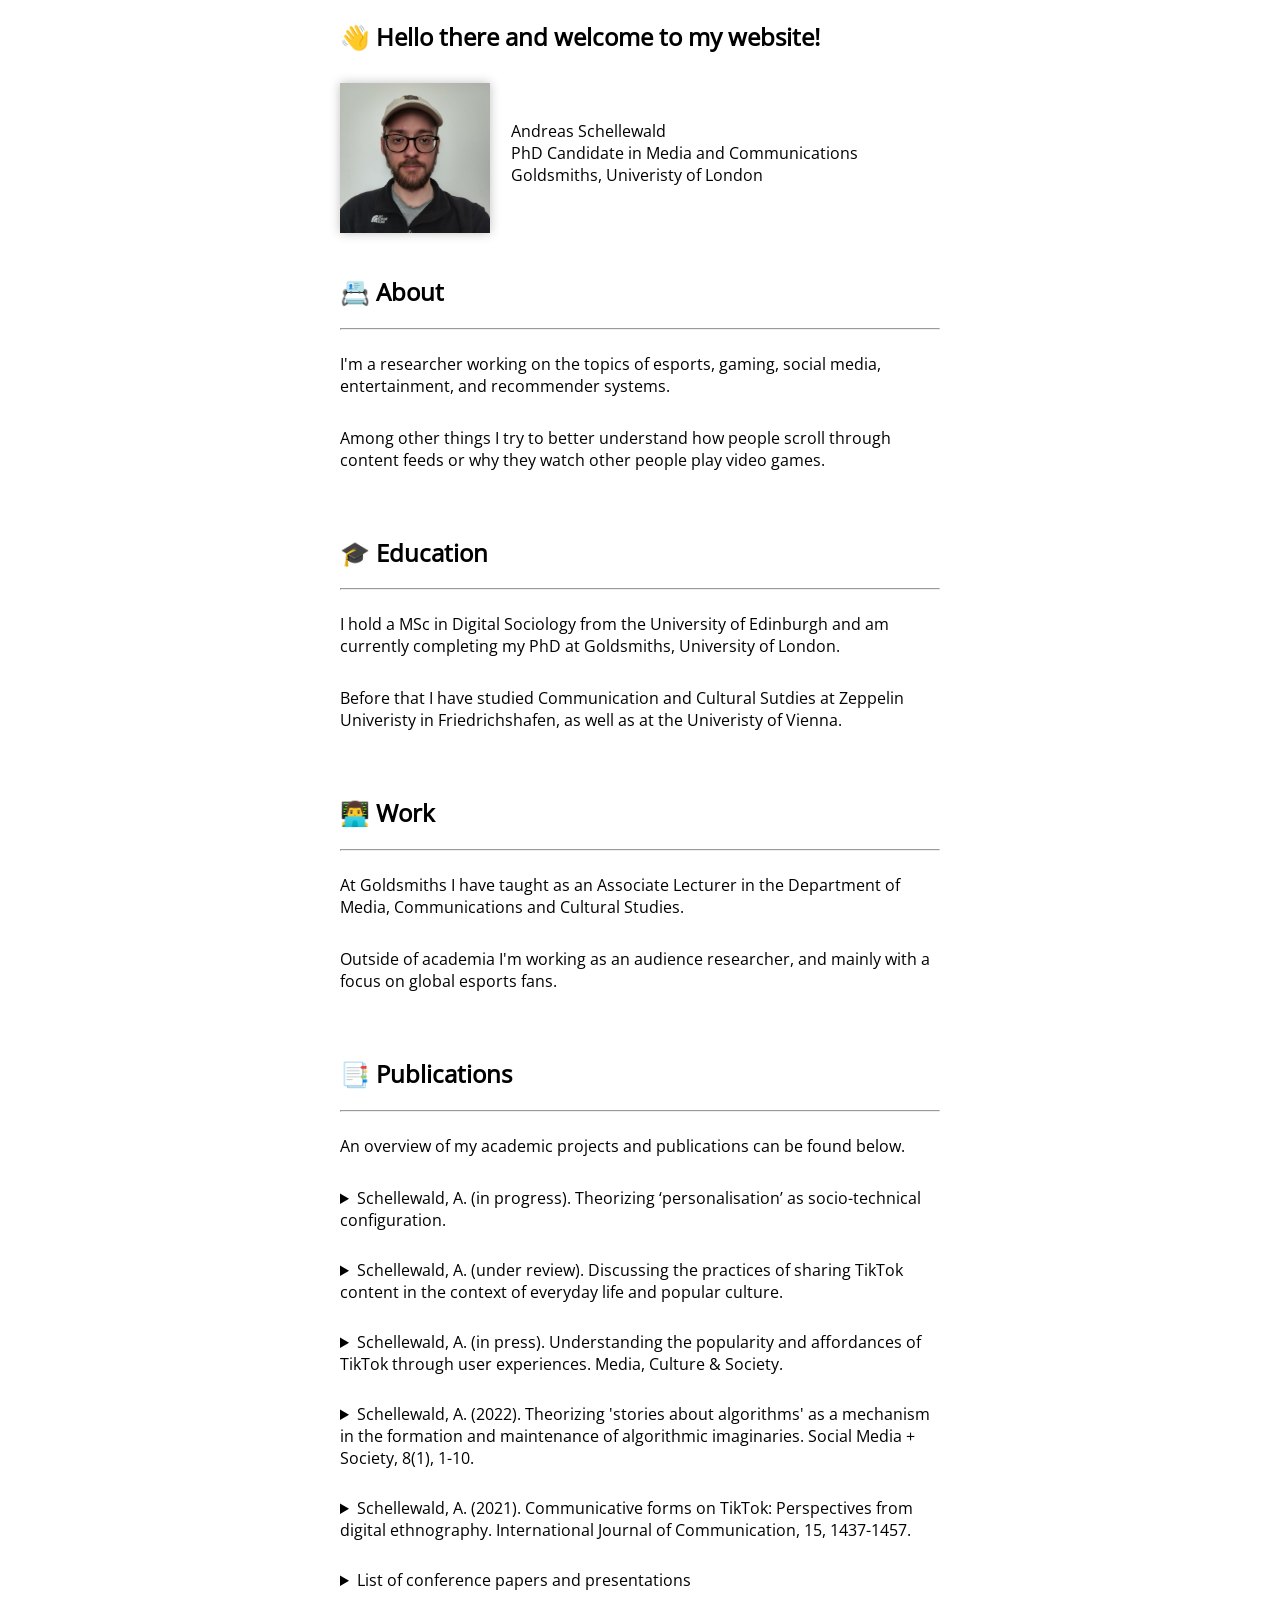
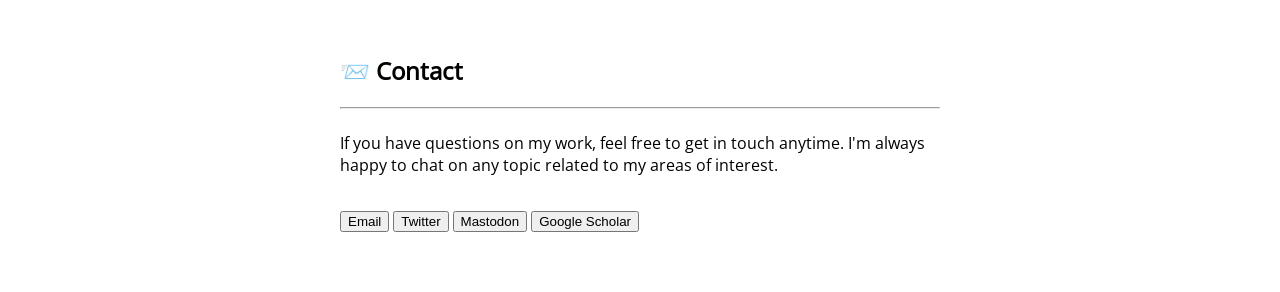
==== index.html @ 9a0b96ae "Add files via upload" ====
<!DOCTYPE html>
<html>
	<head>
		<title>About - Andreas Schelleald</title>
		<link rel="stylesheet" href="main.css">
	</head>
	<body>
		<div>
			<h2>&#x1F44B; Hello there and welcome to my website!</h2>
				<div class="container">
					<div><img src="images/portrait.jpg" alt="" width="150" height="150" style="float: left; margin-right: 20px; margin-top: 10px; box-shadow: 0px 0px 10px rgba(0, 0, 0, 0.25);"></div>
					<div><p>Andreas Schellewald<br>PhD Candidate in Media and Communications<br>Goldsmiths, Univeristy of London</p></div>
				</div>
		</div>
		<div>
			<br><h2>&#x1F4C7; About</h2><hr>
			<p>I'm a researcher working on the topics of esports, gaming, social media, entertainment, and recommender systems.</p>
			<p>Among other things I try to better understand how people scroll through content feeds or why they watch other people play video games.</p>
		</div>
		<div>
			<br><h2>&#x1F393; Education</h2><hr>
			<p>I hold a MSc in Digital Sociology from the University of Edinburgh and am currently completing my PhD at Goldsmiths, University of London.</p>
			<p>Before that I have studied Communication and Cultural Sutdies at Zeppelin Univeristy in Friedrichshafen, as well as at the Univeristy of Vienna.</p>
		</div>
		<div>
			<br><h2>&#x1F468;&#x200D;&#x1F4BB; Work</h2><hr>
			<p>At Goldsmiths I have  taught as an Associate Lecturer in the Department of Media, Communications and Cultural Studies.</p>
			<p>Outside of academia I'm working as an audience researcher, and mainly with a focus on global esports fans.</p>
		</div>
		<div>
			<br><h2>&#x1F4D1; Publications</h2><hr>
			<p>An overview of my academic projects and publications can be found below.</p>
			<details>
				<summary>Schellewald, A. (in progress). Theorizing ‘personalisation’ as socio-technical configuration.</summary>
				<p class="abstract">Abstract: In both popular and technical discourses recommender systems are usually seen as the dominant driver of what is described as ‘personalisation’ – that can be, for example, a content feed that is specifically tailored to a given user based on their past consumption preferences. Recent research has increasingly foregrounded the active role that users play within such environments of personalisation, focussing for instance on the ways in which self-identities are negotiated or algorithmic biases responded to. This paper contributes to these debates by developing the idea of ‘reading for personalisation’. It argues that users, through the way in which they navigate and ‘read’ algorithmic environments, performatively enact personalisation as an outcome they experience as an environmental property. This performance consists of a habitualised navigation towards content resonating with ideas of one’s self. As such I position the ‘reader’ as a dominant driving force shaping the socio-technical configuration that we understand as ‘personalisation’.</p>
			</details>
			<details>
				<summary>Schellewald, A. (under review). Discussing the practices of sharing TikTok content in the context of everyday life and popular culture.</summary>
				<p class="abstract">Abstract: A crucial element of TikTok consumption is the practice of sharing TikTok videos within social networks. In this paper I draw on fieldwork with young adult TikTok users to address this facet of TikTok consumption. I show how people ‘mined’ the For You Page for videos that could function as cues to facilitate social relationships both at a distance as well as in settings of physical co-presence. I highlight the ways in which TikTok clips are shared in a phatic manner to activate social relationships, for example through communicating messages of ‘thinking about you’ or relating to others as mutual through the referencing of TikTok memes and clips in everyday conversations. In so doing, I advance an argument to understand TikTok as a social medium on this dimension of practice. Furthermore, I underscore the importance of thinking about recommender systems beyond the notion of personalisation and instead focusing on their social embeddedness more.</p>
			</details>
			<details>
				<summary>Schellewald, A. (in press). Understanding the popularity and affordances of TikTok through user experiences. Media, Culture &amp; Society.</summary>
				<p class="abstract">Abstract: In this paper I discuss the affordances and popularity of the short-video app TikTok from an audience studies point of view. I do so by drawing on findings from ethnographic fieldwork with young adult TikTok users based in the United Kingdom that was conducted in 2020 and 2021. I trace how using the app, specifically scrolling through the TikTok For You Page, the app’s algorithmic content feed, became a fixed part of the everyday routines of young adults. I show how TikTok appealed to them as a convenient means of escape and relief that they were unable to find elsewhere during and beyond times of lockdown. Further, I highlight the complex nature of TikTok as an app and the active role that users play in imagining and appropriating the app’s affordances as meaningful parts of their everyday social life. Closing the paper, I reflect on future directions of TikTok scholarship by stressing the importance of situated audience studies.</p>
			</details>
			<details>
				<summary>Schellewald, A. (2022). Theorizing 'stories about algorithms' as a mechanism in the formation and maintenance of algorithmic imaginaries. Social Media + Society, 8(1), 1-10.</summary>
				<p class="abstract">Abstract: In this article I report from an ethnographic investigation into young adult users of the popular short-video app TikTok. More specifically, I discuss their experience of TikTok’s algorithmic content feed, or so-called “For You Page.” Like many other personalized online environments today, the For You Page is marked by the tension of being a mechanism of digital surveillance and affective control, yet also a source of entertainment and pleasure. Focusing on people’s sense-making practices, especially in relation to stories about the TikTok algorithm, the article approaches the discursive repertoire that underpins people’s negotiation of this tension. Doing so, I theorize the role and relevance of “stories about algorithms” within the context of algorithmic imaginaries as activating users in sense-making processes about their algorithmic entanglements.<br><br>The full paper is available open access <a href="https://journals.sagepub.com/doi/full/10.1177/20563051221077025" target="_blank">here</a>.</P>
			</details>
			<details>
				<summary>Schellewald, A. (2021). Communicative forms on TikTok: Perspectives from digital ethnography. International Journal of Communication, 15, 1437-1457.</summary>
				<p class="abstract">Abstract: TikTok is an app that allows people to create, share, and consume short-video content. Although only available internationally since 2017, it has already been downloaded more than 2 billion times and has around 800 million active users. Public interest in the fleeting and seemingly random video clips that TikTok hosts is high. In fact, it has grown steadily since the time of the Twitter-owned short-video app Vine that ended its service in 2016 with only a quarter of TikTok’s current userbase. However, despite this steady growth in popularity, observations and theorizations of short-video apps like TikTok remain lacking. In this article, I seek to address this lack by critically discussing how to study short-video communications from the bottom up and by presenting the results of an exploratory investigation into TikTok and its communicative forms. Doing so, this article contributes to opening a space for serious engagement with this burgeoning yet understudied element of digital culture in the future.<br><br>The full paper is available open access <a href="https://ijoc.org/index.php/ijoc/article/view/16414" target="_blank">here</a>.</P>
			</details>
			<details>
				<summary>List of conference papers and presentations</summary>
					<div style="font-size: 0.90rem;">
						<p><em>March 2022</em> Locating the practice of scrolling through TikTok within the breakdown of 'normal' everyday life during the pandemic. Paper presented at the 'Media Breakdown and Recovery' International Symposium, Lund University, Sweden.</p>
						<p><em>January 2022</em> Understanding the practice of ‘mindless’ scrolling on TikTok in the context of pandemic life and social acceleration. Paper presented at the 'Making Sense of the High-Speed Society' Symposium, United Kingdom.</p>
						<p><em>October 2021</em> On getting carried away by the TikTok algorithm. Paper presented at AoIR 2021: The 22nd Annual Conference of the Association of Internet Researchers, Online Conference.</p>
						<p><em>September 2021 </em>Locating the popular pleasures of TikTok historically. Paper presented at ECREA Post conference event 'Old media persistence', European Communication Research and Education Association, Online Conference.</p>
						<p><em>July 2021 </em>Scrolling through TikTok: Notes on the pleasures of ‘passive’ consumption. Paper presented at ‘Agency in a Datafied Society’, ZeMKI, University of Bremen, Bremen, Germany.</p>
						<p><em>July 2021 </em>On TikTok and the popular pleasures of digital culture. Paper presented at IAMCR Nairobi 2021, International Association for Media and Communication Research, Online.</p>
						<p><em>May 2021 </em>(together with Mirca Madianou) Mapping Polymedia: Ethnographic strategies for navigating ever complex media environments and practices. Panel presentation at 71st Annual ICA Conference, International Communication Association, Online.</p>
						<p><em>May 2021 </em>Escaping and embracing ‘social grids’ through TikTok. Paper presented at 4th GeoMedia Conference, University of Siegen, Germany.</p>
						<p><em>April 2021 </em>On TikTok and the possibility of living a 'digital good life' in the future. Paper presented at BSA 70th Anniversary Virtual Conference: Remaking the Future, British Sociological Association, Online.</p>
						<p><em>March 2021</em> Wasting Time? On the temporal rhythms of TikTok. Paper presented at ‘The Material Life of Time’, 2nd International Temporal Belongings Conference, Online.</p>
						<p><em>July 2020</em> Post-Human Processuality: Theoretical reflections on writing digital culture. Paper presented at 13th ACS Crossroads in Cultural Studies Conference, Lisbon, Portugal. (Accepted for presentation, conference canceled/postponed).</p>
						<p><em>June 2020</em> Wasting Time - Reflections on contradiction, processuality, and post-sociality. Paper presented at 5th Affect and Social Media Conference, University of East London, England/UK. (Accepted for presentation, conference canceled/postponed).</p>
						<p><em>March 2020</em> Moving on like nothing happened: A historical comment on short-form contents in-between Vine and TikTok. Paper presented at Media and Breakdown, Lund University, Sweden. (Accepted for presentation, conference canceled/postponed).</p>
						<p><em>January 2020</em> Wasting Time - Reflections on digital technology's affective grip. Paper presented at Rethinking Digital Myths, Università della Svizzera italiana, Lugano, Switzerland.</p>
						<p><em>September 2019</em> How to approach the coupling of objective appearances and subjective purposes? Paper presented at DRHA: Digital Research in the Humanities and Arts 2019, London, England/UK.</p>
						<p><em>August 2019</em> Affect-Mood-Meaning: Theoretical reflections on the constitution and analysis of culture in the 21st century. Paper presented at Annual Meeting of the European Sociological Association 2019, Manchester, England/UK.</p>
						<p><em>July 2019</em> What does the algorithm miss? The current state of user-generated content platforms, participatory culture, and algorithmic recommendations. Paper presented at IAMCR 2019: Communication and Culture / Digital Platforms, Madrid, Spain.</p>
						<p><em>June 2019</em> The poetics of platforms: on audio-visual and algorithmic containment. Paper presented at Tacit Engagement in the Digital Age, CRASSH, University of Cambridge, England/UK.</p>
						<p><em>May 2019</em> The poetics of platforms: on audio-visual containers and topophilia in platform cultures. Paper presented at 3rd GeoMedia Conference, Karlstad University, Sweden.</p>
						<p><em>April 2019</em> Reconstructing Digital Culture: Methods to understand interactions between online communities, media organizations, and algorithmic recommender systems. Paper presented at 7th International Comparative Media Studies in Today’s World Conference, St. Petersburg, Russia.</p>
						<p><em>December 2018</em> The Fans Remember: Exploring practices of remembering in platform cultures along the case of Game of Thrones fan videos on YouTube. Paper presented at 1st International Popular Culture Conference, University of Seville, Spain.</p>
						<p><em>November 2018</em> Negotiating entertainment commodities invested in: an observation on the discursive functioning of movie trailers and community trailer re-cuts. Paper presented at 24th International Film Studies Conference, Roma Tre University, Italy.</p>
						<p><em>November 2018</em> Going down the algorithmic rabbit hole: approaching affective engagement in montage videos on social media platforms. Paper presented at 4th Affect and Social Media Conference, University of East London, England/UK.</p>
					</div>
			</details>
		</div>
		<div>
			<br><h2>&#x1F4E8; Contact</h2><hr>
			<p>If you have questions on my work, feel free to get in touch anytime. I'm always happy to chat on any topic related to my areas of interest.</p>
			<div class="button-container">
				<button onclick="window.location.href='mailto:aschellewald@acm.org'">Email</button>
				<button onclick="window.open('https://twitter.com/qonto', '_blank')">Twitter</button>
				<button onclick="window.open('https://mastodon.social/@qonto', '_blank')">Mastodon</button>
				<button onclick="window.open('https://scholar.google.com/citations?user=lTaerP4AAAAJ', '_blank')">Google Scholar</button>
			</div>
		</div>
	</body>
</html>
---- main.css ----
body {
  font-family: 'Open Sans', sans-serif;
  max-width: 600px;
  margin: 0 auto;
}

@font-face {
  font-family: 'Open Sans';
  src: url('fonts/OpenSans-Regular.ttf') format('truetype');
  font-weight: normal;
  font-style: normal;
}

p {
  padding-top: 7px;
  padding-bottom: 7px;
}

details {
  padding-top: 7px;
  padding-bottom: 21px;
}

.abstract {
  font-size: 0.90rem;
}

.button-container {
    text-align: left;
	padding-top: 10px;
	padding-bottom: 60px;
  }
  
.container {
	display: grid;
	align-items: center; 
	grid-template-columns: 1fr 3fr;
	column-gap: 1px;
}
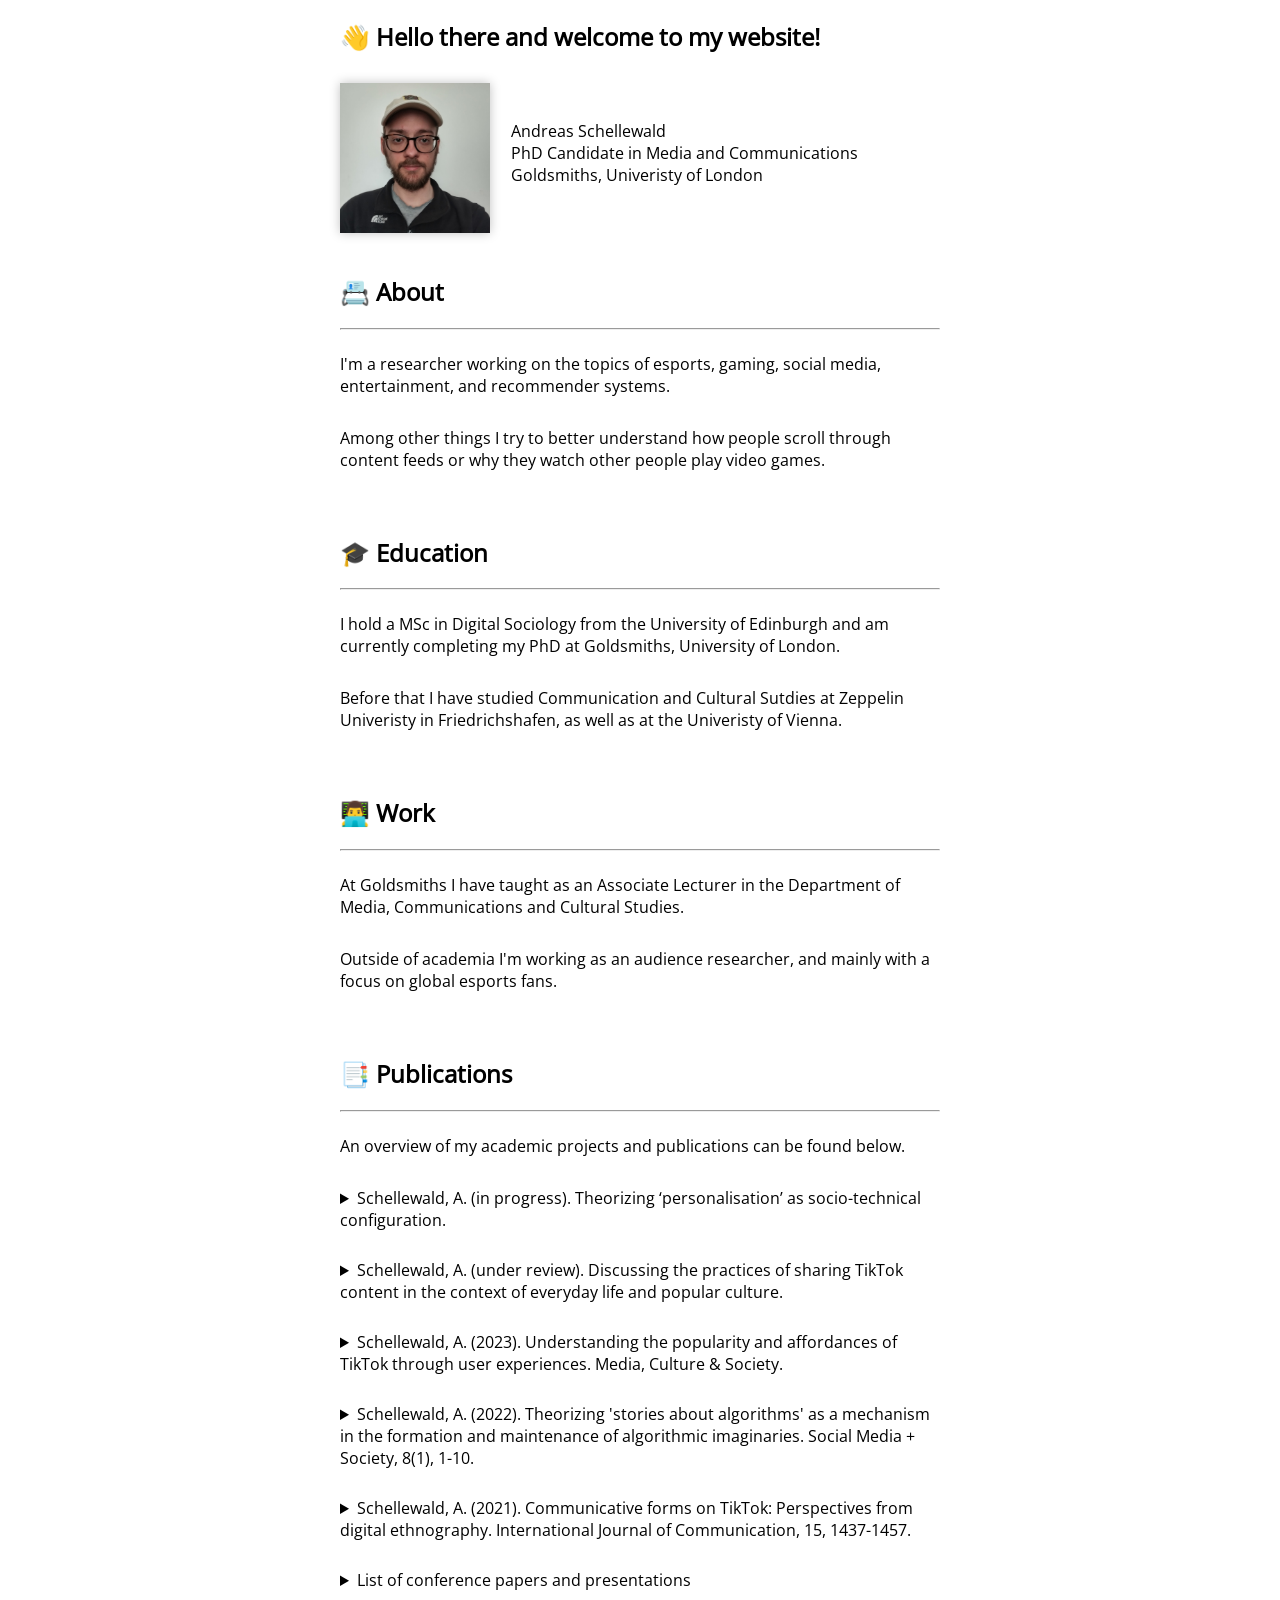
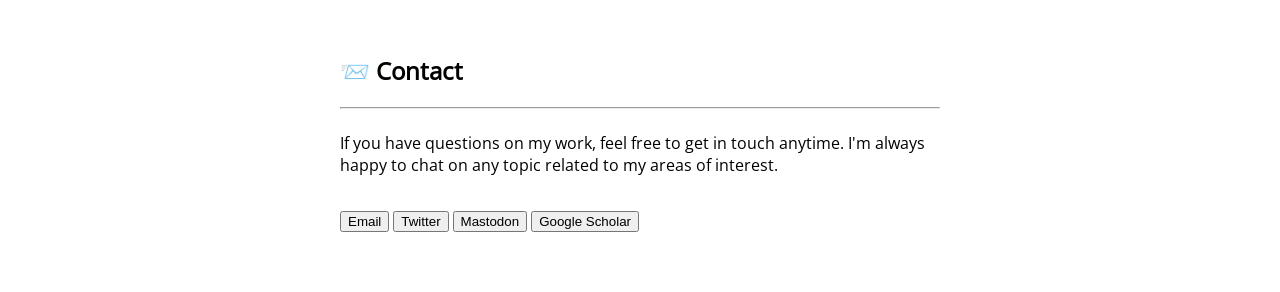
==== commit 7ed3a5fd: "Update index.html" ====
--- a/index.html
+++ b/index.html
@@ -39,16 +39,16 @@
 				<p class="abstract">Abstract: A crucial element of TikTok consumption is the practice of sharing TikTok videos within social networks. In this paper I draw on fieldwork with young adult TikTok users to address this facet of TikTok consumption. I show how people ‘mined’ the For You Page for videos that could function as cues to facilitate social relationships both at a distance as well as in settings of physical co-presence. I highlight the ways in which TikTok clips are shared in a phatic manner to activate social relationships, for example through communicating messages of ‘thinking about you’ or relating to others as mutual through the referencing of TikTok memes and clips in everyday conversations. In so doing, I advance an argument to understand TikTok as a social medium on this dimension of practice. Furthermore, I underscore the importance of thinking about recommender systems beyond the notion of personalisation and instead focusing on their social embeddedness more.</p>
 			</details>
 			<details>
-				<summary>Schellewald, A. (in press). Understanding the popularity and affordances of TikTok through user experiences. Media, Culture &amp; Society.</summary>
-				<p class="abstract">Abstract: In this paper I discuss the affordances and popularity of the short-video app TikTok from an audience studies point of view. I do so by drawing on findings from ethnographic fieldwork with young adult TikTok users based in the United Kingdom that was conducted in 2020 and 2021. I trace how using the app, specifically scrolling through the TikTok For You Page, the app’s algorithmic content feed, became a fixed part of the everyday routines of young adults. I show how TikTok appealed to them as a convenient means of escape and relief that they were unable to find elsewhere during and beyond times of lockdown. Further, I highlight the complex nature of TikTok as an app and the active role that users play in imagining and appropriating the app’s affordances as meaningful parts of their everyday social life. Closing the paper, I reflect on future directions of TikTok scholarship by stressing the importance of situated audience studies.</p>
+				<summary>Schellewald, A. (2023). Understanding the popularity and affordances of TikTok through user experiences. Media, Culture &amp; Society.</summary>
+				<p class="abstract">Abstract: In this paper I discuss the affordances and popularity of the short-video app TikTok from an audience studies point of view. I do so by drawing on findings from ethnographic fieldwork with young adult TikTok users based in the United Kingdom that was conducted in 2020 and 2021. I trace how using the app, specifically scrolling through the TikTok For You Page, the app’s algorithmic content feed, became a fixed part of the everyday routines of young adults. I show how TikTok appealed to them as a convenient means of escape and relief that they were unable to find elsewhere during and beyond times of lockdown. Further, I highlight the complex nature of TikTok as an app and the active role that users play in imagining and appropriating the app’s affordances as meaningful parts of their everyday social life. Closing the paper, I reflect on future directions of TikTok scholarship by stressing the importance of situated audience studies.</p><br>The full paper is available open access <a href="https://journals.sagepub.com/doi/10.1177/01634437221144562" target="_blank">here</a>.</p>
 			</details>
 			<details>
 				<summary>Schellewald, A. (2022). Theorizing 'stories about algorithms' as a mechanism in the formation and maintenance of algorithmic imaginaries. Social Media + Society, 8(1), 1-10.</summary>
-				<p class="abstract">Abstract: In this article I report from an ethnographic investigation into young adult users of the popular short-video app TikTok. More specifically, I discuss their experience of TikTok’s algorithmic content feed, or so-called “For You Page.” Like many other personalized online environments today, the For You Page is marked by the tension of being a mechanism of digital surveillance and affective control, yet also a source of entertainment and pleasure. Focusing on people’s sense-making practices, especially in relation to stories about the TikTok algorithm, the article approaches the discursive repertoire that underpins people’s negotiation of this tension. Doing so, I theorize the role and relevance of “stories about algorithms” within the context of algorithmic imaginaries as activating users in sense-making processes about their algorithmic entanglements.<br><br>The full paper is available open access <a href="https://journals.sagepub.com/doi/full/10.1177/20563051221077025" target="_blank">here</a>.</P>
+				<p class="abstract">Abstract: In this article I report from an ethnographic investigation into young adult users of the popular short-video app TikTok. More specifically, I discuss their experience of TikTok’s algorithmic content feed, or so-called “For You Page.” Like many other personalized online environments today, the For You Page is marked by the tension of being a mechanism of digital surveillance and affective control, yet also a source of entertainment and pleasure. Focusing on people’s sense-making practices, especially in relation to stories about the TikTok algorithm, the article approaches the discursive repertoire that underpins people’s negotiation of this tension. Doing so, I theorize the role and relevance of “stories about algorithms” within the context of algorithmic imaginaries as activating users in sense-making processes about their algorithmic entanglements.<br><br>The full paper is available open access <a href="https://journals.sagepub.com/doi/full/10.1177/20563051221077025" target="_blank">here</a>.</p>
 			</details>
 			<details>
 				<summary>Schellewald, A. (2021). Communicative forms on TikTok: Perspectives from digital ethnography. International Journal of Communication, 15, 1437-1457.</summary>
-				<p class="abstract">Abstract: TikTok is an app that allows people to create, share, and consume short-video content. Although only available internationally since 2017, it has already been downloaded more than 2 billion times and has around 800 million active users. Public interest in the fleeting and seemingly random video clips that TikTok hosts is high. In fact, it has grown steadily since the time of the Twitter-owned short-video app Vine that ended its service in 2016 with only a quarter of TikTok’s current userbase. However, despite this steady growth in popularity, observations and theorizations of short-video apps like TikTok remain lacking. In this article, I seek to address this lack by critically discussing how to study short-video communications from the bottom up and by presenting the results of an exploratory investigation into TikTok and its communicative forms. Doing so, this article contributes to opening a space for serious engagement with this burgeoning yet understudied element of digital culture in the future.<br><br>The full paper is available open access <a href="https://ijoc.org/index.php/ijoc/article/view/16414" target="_blank">here</a>.</P>
+				<p class="abstract">Abstract: TikTok is an app that allows people to create, share, and consume short-video content. Although only available internationally since 2017, it has already been downloaded more than 2 billion times and has around 800 million active users. Public interest in the fleeting and seemingly random video clips that TikTok hosts is high. In fact, it has grown steadily since the time of the Twitter-owned short-video app Vine that ended its service in 2016 with only a quarter of TikTok’s current userbase. However, despite this steady growth in popularity, observations and theorizations of short-video apps like TikTok remain lacking. In this article, I seek to address this lack by critically discussing how to study short-video communications from the bottom up and by presenting the results of an exploratory investigation into TikTok and its communicative forms. Doing so, this article contributes to opening a space for serious engagement with this burgeoning yet understudied element of digital culture in the future.<br><br>The full paper is available open access <a href="https://ijoc.org/index.php/ijoc/article/view/16414" target="_blank">here</a>.</p>
 			</details>
 			<details>
 				<summary>List of conference papers and presentations</summary>
@@ -90,4 +90,4 @@
 			</div>
 		</div>
 	</body>
-</html>+</html>
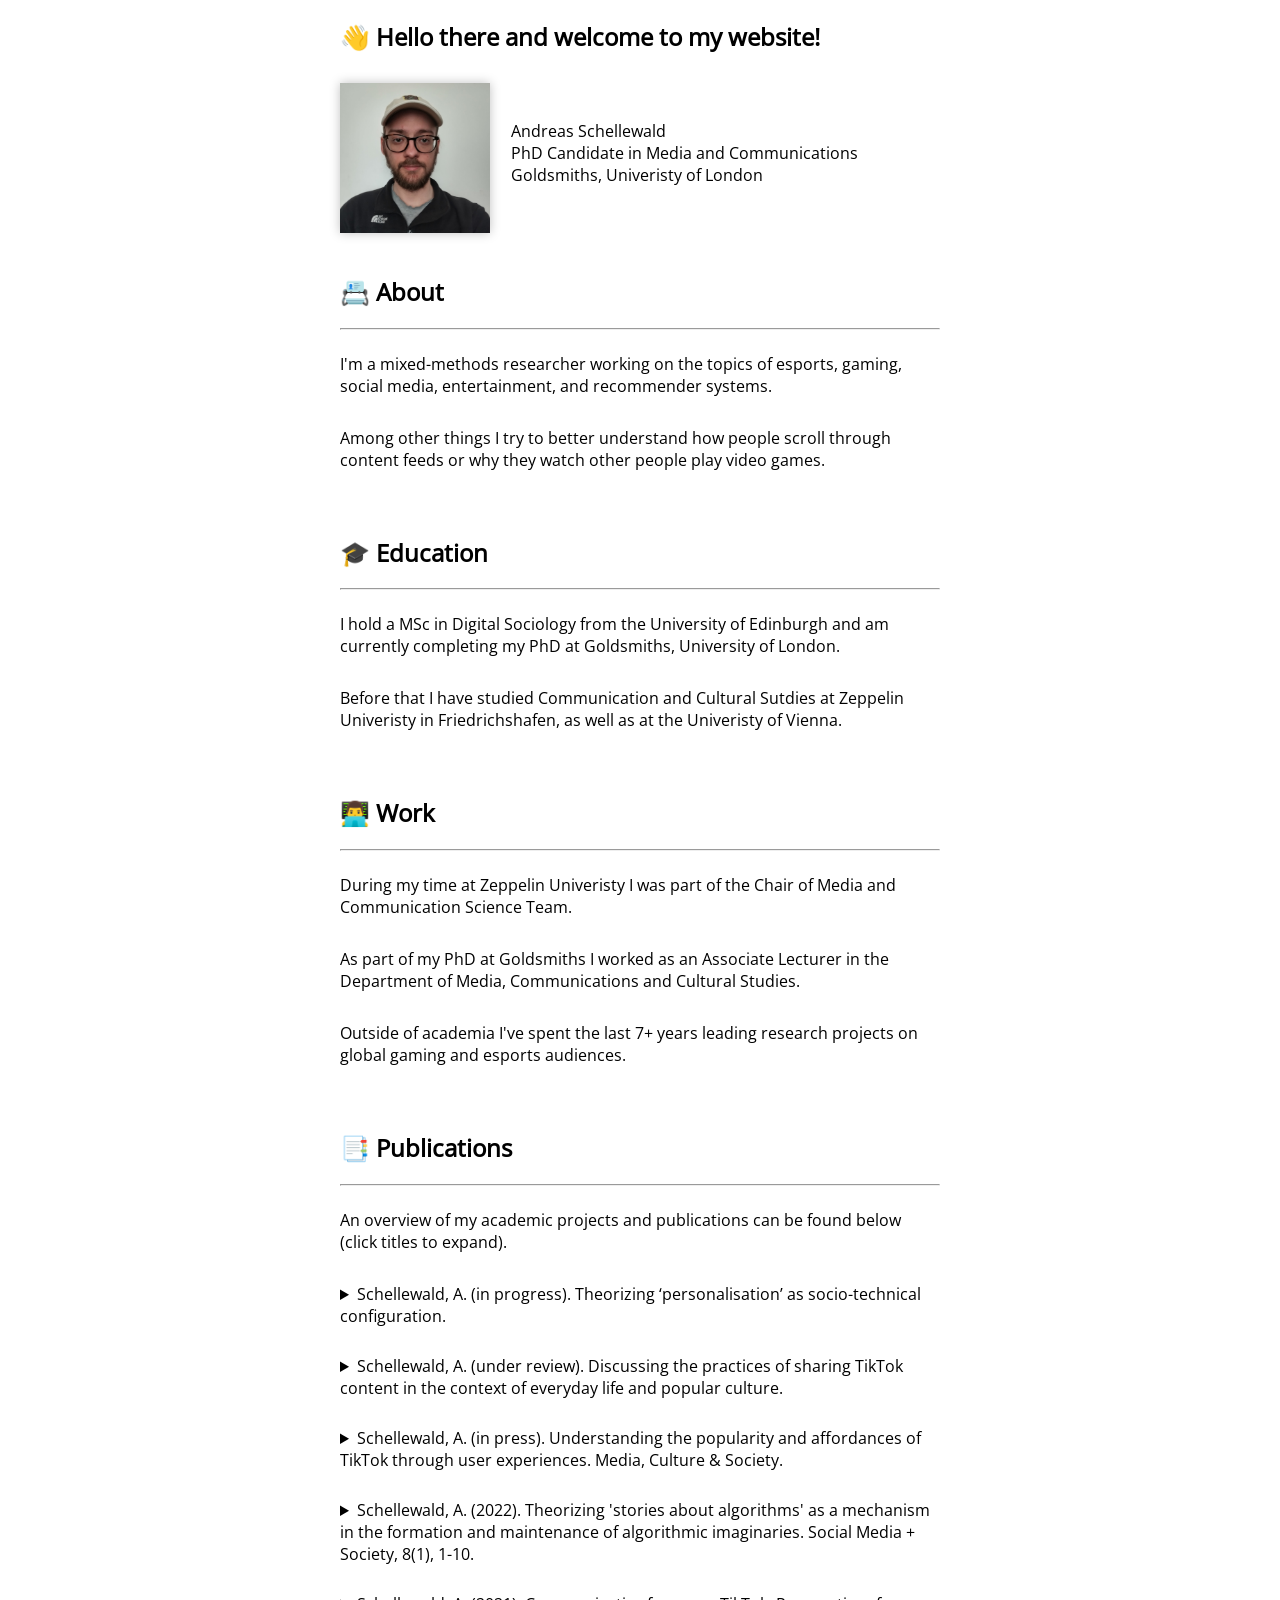
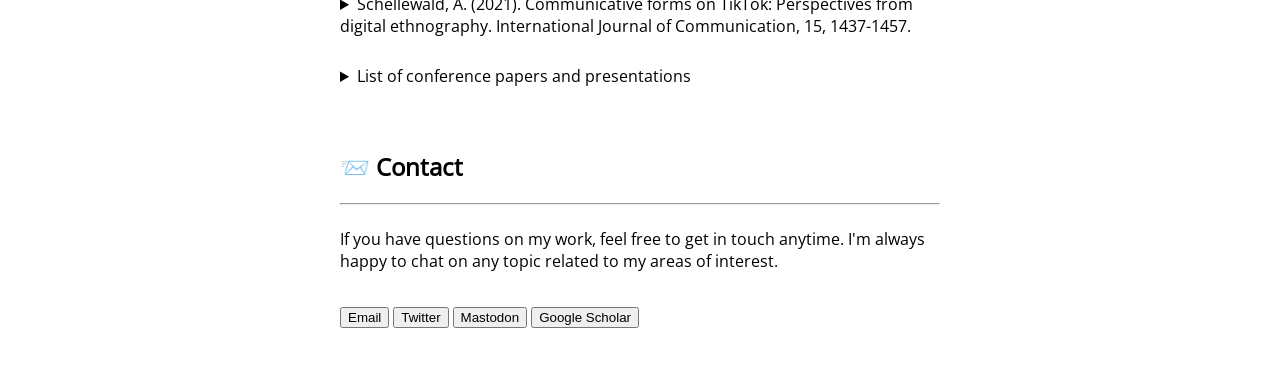
==== commit e96b3c92: "Update index.html" ====
--- a/index.html
+++ b/index.html
@@ -3,18 +3,19 @@
 	<head>
 		<title>About - Andreas Schelleald</title>
 		<link rel="stylesheet" href="main.css">
+		<meta name="viewport" content="width=device-width, initial-scale=1.0">
 	</head>
 	<body>
 		<div>
 			<h2>&#x1F44B; Hello there and welcome to my website!</h2>
 				<div class="container">
-					<div><img src="images/portrait.jpg" alt="" width="150" height="150" style="float: left; margin-right: 20px; margin-top: 10px; box-shadow: 0px 0px 10px rgba(0, 0, 0, 0.25);"></div>
+					<div><img src="images/portrait.jpg" alt="" width="150" height="150" style="float: left; margin-right: 20px; margin-top: 10px; box-shadow: 0px 0px 10px rgba(0, 0, 0, 0.25)"></div>
 					<div><p>Andreas Schellewald<br>PhD Candidate in Media and Communications<br>Goldsmiths, Univeristy of London</p></div>
 				</div>
 		</div>
 		<div>
 			<br><h2>&#x1F4C7; About</h2><hr>
-			<p>I'm a researcher working on the topics of esports, gaming, social media, entertainment, and recommender systems.</p>
+			<p>I'm a mixed-methods researcher working on the topics of esports, gaming, social media, entertainment, and recommender systems.</p>
 			<p>Among other things I try to better understand how people scroll through content feeds or why they watch other people play video games.</p>
 		</div>
 		<div>
@@ -24,12 +25,13 @@
 		</div>
 		<div>
 			<br><h2>&#x1F468;&#x200D;&#x1F4BB; Work</h2><hr>
-			<p>At Goldsmiths I have  taught as an Associate Lecturer in the Department of Media, Communications and Cultural Studies.</p>
-			<p>Outside of academia I'm working as an audience researcher, and mainly with a focus on global esports fans.</p>
+			<p>During my time at Zeppelin Univeristy I was part of the Chair of Media and Communication Science Team.</p>
+			<p>As part of my PhD at Goldsmiths I worked as an Associate Lecturer in the Department of Media, Communications and Cultural Studies.</p>
+			<p>Outside of academia I've spent the last 7+ years leading research projects on global gaming and esports audiences.</p>
 		</div>
 		<div>
 			<br><h2>&#x1F4D1; Publications</h2><hr>
-			<p>An overview of my academic projects and publications can be found below.</p>
+			<p>An overview of my academic projects and publications can be found below (click titles to expand).</p>
 			<details>
 				<summary>Schellewald, A. (in progress). Theorizing ‘personalisation’ as socio-technical configuration.</summary>
 				<p class="abstract">Abstract: In both popular and technical discourses recommender systems are usually seen as the dominant driver of what is described as ‘personalisation’ – that can be, for example, a content feed that is specifically tailored to a given user based on their past consumption preferences. Recent research has increasingly foregrounded the active role that users play within such environments of personalisation, focussing for instance on the ways in which self-identities are negotiated or algorithmic biases responded to. This paper contributes to these debates by developing the idea of ‘reading for personalisation’. It argues that users, through the way in which they navigate and ‘read’ algorithmic environments, performatively enact personalisation as an outcome they experience as an environmental property. This performance consists of a habitualised navigation towards content resonating with ideas of one’s self. As such I position the ‘reader’ as a dominant driving force shaping the socio-technical configuration that we understand as ‘personalisation’.</p>
@@ -39,16 +41,16 @@
 				<p class="abstract">Abstract: A crucial element of TikTok consumption is the practice of sharing TikTok videos within social networks. In this paper I draw on fieldwork with young adult TikTok users to address this facet of TikTok consumption. I show how people ‘mined’ the For You Page for videos that could function as cues to facilitate social relationships both at a distance as well as in settings of physical co-presence. I highlight the ways in which TikTok clips are shared in a phatic manner to activate social relationships, for example through communicating messages of ‘thinking about you’ or relating to others as mutual through the referencing of TikTok memes and clips in everyday conversations. In so doing, I advance an argument to understand TikTok as a social medium on this dimension of practice. Furthermore, I underscore the importance of thinking about recommender systems beyond the notion of personalisation and instead focusing on their social embeddedness more.</p>
 			</details>
 			<details>
-				<summary>Schellewald, A. (2023). Understanding the popularity and affordances of TikTok through user experiences. Media, Culture &amp; Society.</summary>
-				<p class="abstract">Abstract: In this paper I discuss the affordances and popularity of the short-video app TikTok from an audience studies point of view. I do so by drawing on findings from ethnographic fieldwork with young adult TikTok users based in the United Kingdom that was conducted in 2020 and 2021. I trace how using the app, specifically scrolling through the TikTok For You Page, the app’s algorithmic content feed, became a fixed part of the everyday routines of young adults. I show how TikTok appealed to them as a convenient means of escape and relief that they were unable to find elsewhere during and beyond times of lockdown. Further, I highlight the complex nature of TikTok as an app and the active role that users play in imagining and appropriating the app’s affordances as meaningful parts of their everyday social life. Closing the paper, I reflect on future directions of TikTok scholarship by stressing the importance of situated audience studies.</p><br>The full paper is available open access <a href="https://journals.sagepub.com/doi/10.1177/01634437221144562" target="_blank">here</a>.</p>
+				<summary>Schellewald, A. (in press). Understanding the popularity and affordances of TikTok through user experiences. Media, Culture &amp; Society.</summary>
+				<p class="abstract">Abstract: In this paper I discuss the affordances and popularity of the short-video app TikTok from an audience studies point of view. I do so by drawing on findings from ethnographic fieldwork with young adult TikTok users based in the United Kingdom that was conducted in 2020 and 2021. I trace how using the app, specifically scrolling through the TikTok For You Page, the app’s algorithmic content feed, became a fixed part of the everyday routines of young adults. I show how TikTok appealed to them as a convenient means of escape and relief that they were unable to find elsewhere during and beyond times of lockdown. Further, I highlight the complex nature of TikTok as an app and the active role that users play in imagining and appropriating the app’s affordances as meaningful parts of their everyday social life. Closing the paper, I reflect on future directions of TikTok scholarship by stressing the importance of situated audience studies.</p>
 			</details>
 			<details>
 				<summary>Schellewald, A. (2022). Theorizing 'stories about algorithms' as a mechanism in the formation and maintenance of algorithmic imaginaries. Social Media + Society, 8(1), 1-10.</summary>
-				<p class="abstract">Abstract: In this article I report from an ethnographic investigation into young adult users of the popular short-video app TikTok. More specifically, I discuss their experience of TikTok’s algorithmic content feed, or so-called “For You Page.” Like many other personalized online environments today, the For You Page is marked by the tension of being a mechanism of digital surveillance and affective control, yet also a source of entertainment and pleasure. Focusing on people’s sense-making practices, especially in relation to stories about the TikTok algorithm, the article approaches the discursive repertoire that underpins people’s negotiation of this tension. Doing so, I theorize the role and relevance of “stories about algorithms” within the context of algorithmic imaginaries as activating users in sense-making processes about their algorithmic entanglements.<br><br>The full paper is available open access <a href="https://journals.sagepub.com/doi/full/10.1177/20563051221077025" target="_blank">here</a>.</p>
+				<p class="abstract">Abstract: In this article I report from an ethnographic investigation into young adult users of the popular short-video app TikTok. More specifically, I discuss their experience of TikTok’s algorithmic content feed, or so-called “For You Page.” Like many other personalized online environments today, the For You Page is marked by the tension of being a mechanism of digital surveillance and affective control, yet also a source of entertainment and pleasure. Focusing on people’s sense-making practices, especially in relation to stories about the TikTok algorithm, the article approaches the discursive repertoire that underpins people’s negotiation of this tension. Doing so, I theorize the role and relevance of “stories about algorithms” within the context of algorithmic imaginaries as activating users in sense-making processes about their algorithmic entanglements.<br><br>The full paper is available open access <a href="https://journals.sagepub.com/doi/full/10.1177/20563051221077025" target="_blank">here</a>.</P>
 			</details>
 			<details>
 				<summary>Schellewald, A. (2021). Communicative forms on TikTok: Perspectives from digital ethnography. International Journal of Communication, 15, 1437-1457.</summary>
-				<p class="abstract">Abstract: TikTok is an app that allows people to create, share, and consume short-video content. Although only available internationally since 2017, it has already been downloaded more than 2 billion times and has around 800 million active users. Public interest in the fleeting and seemingly random video clips that TikTok hosts is high. In fact, it has grown steadily since the time of the Twitter-owned short-video app Vine that ended its service in 2016 with only a quarter of TikTok’s current userbase. However, despite this steady growth in popularity, observations and theorizations of short-video apps like TikTok remain lacking. In this article, I seek to address this lack by critically discussing how to study short-video communications from the bottom up and by presenting the results of an exploratory investigation into TikTok and its communicative forms. Doing so, this article contributes to opening a space for serious engagement with this burgeoning yet understudied element of digital culture in the future.<br><br>The full paper is available open access <a href="https://ijoc.org/index.php/ijoc/article/view/16414" target="_blank">here</a>.</p>
+				<p class="abstract">Abstract: TikTok is an app that allows people to create, share, and consume short-video content. Although only available internationally since 2017, it has already been downloaded more than 2 billion times and has around 800 million active users. Public interest in the fleeting and seemingly random video clips that TikTok hosts is high. In fact, it has grown steadily since the time of the Twitter-owned short-video app Vine that ended its service in 2016 with only a quarter of TikTok’s current userbase. However, despite this steady growth in popularity, observations and theorizations of short-video apps like TikTok remain lacking. In this article, I seek to address this lack by critically discussing how to study short-video communications from the bottom up and by presenting the results of an exploratory investigation into TikTok and its communicative forms. Doing so, this article contributes to opening a space for serious engagement with this burgeoning yet understudied element of digital culture in the future.<br><br>The full paper is available open access <a href="https://ijoc.org/index.php/ijoc/article/view/16414" target="_blank">here</a>.</P>
 			</details>
 			<details>
 				<summary>List of conference papers and presentations</summary>
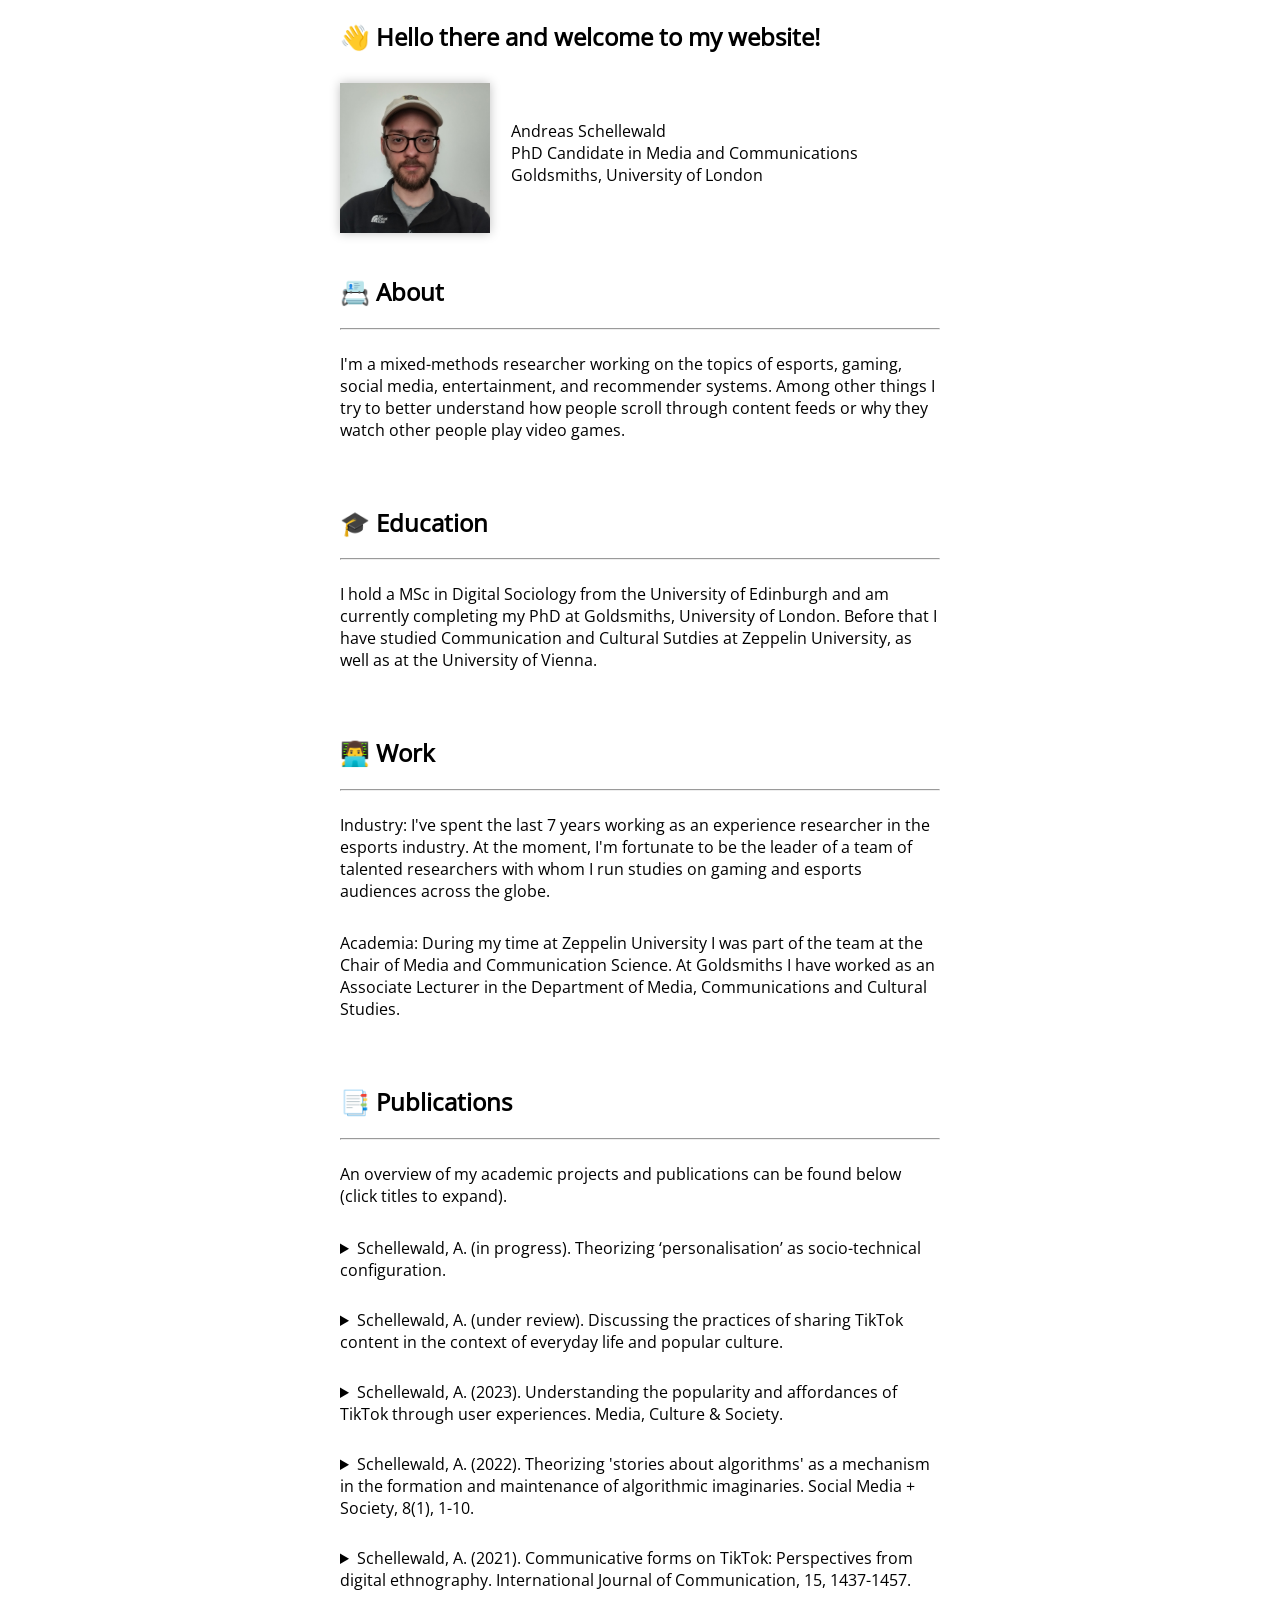
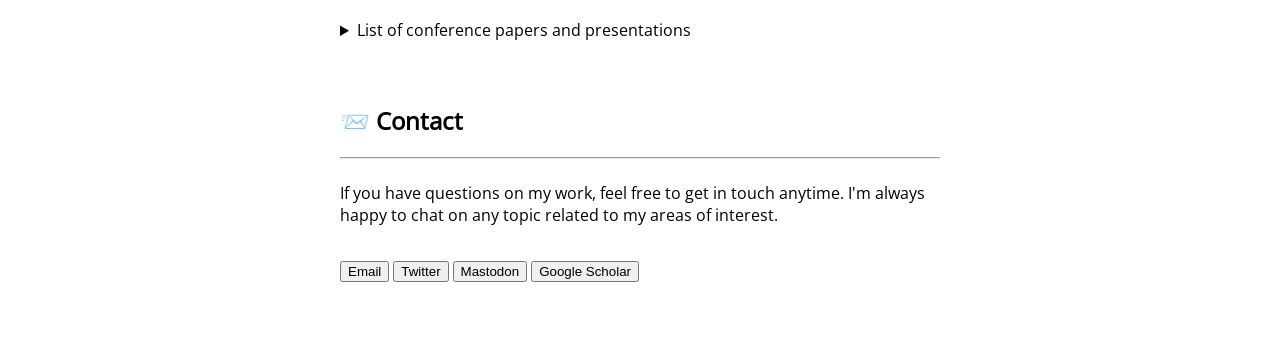
==== commit 50b55203: "Update index.html" ====
--- a/index.html
+++ b/index.html
@@ -10,24 +10,21 @@
 			<h2>&#x1F44B; Hello there and welcome to my website!</h2>
 				<div class="container">
 					<div><img src="images/portrait.jpg" alt="" width="150" height="150" style="float: left; margin-right: 20px; margin-top: 10px; box-shadow: 0px 0px 10px rgba(0, 0, 0, 0.25)"></div>
-					<div><p>Andreas Schellewald<br>PhD Candidate in Media and Communications<br>Goldsmiths, Univeristy of London</p></div>
+					<div><p>Andreas Schellewald<br>PhD Candidate in Media and Communications<br>Goldsmiths, University of London</p></div>
 				</div>
 		</div>
 		<div>
 			<br><h2>&#x1F4C7; About</h2><hr>
-			<p>I'm a mixed-methods researcher working on the topics of esports, gaming, social media, entertainment, and recommender systems.</p>
-			<p>Among other things I try to better understand how people scroll through content feeds or why they watch other people play video games.</p>
+			<p>I'm a mixed-methods researcher working on the topics of esports, gaming, social media, entertainment, and recommender systems. Among other things I try to better understand how people scroll through content feeds or why they watch other people play video games.</p>
 		</div>
 		<div>
 			<br><h2>&#x1F393; Education</h2><hr>
-			<p>I hold a MSc in Digital Sociology from the University of Edinburgh and am currently completing my PhD at Goldsmiths, University of London.</p>
-			<p>Before that I have studied Communication and Cultural Sutdies at Zeppelin Univeristy in Friedrichshafen, as well as at the Univeristy of Vienna.</p>
+			<p>I hold a MSc in Digital Sociology from the University of Edinburgh and am currently completing my PhD at Goldsmiths, University of London. Before that I have studied Communication and Cultural Sutdies at Zeppelin University, as well as at the University of Vienna.</p>
 		</div>
 		<div>
 			<br><h2>&#x1F468;&#x200D;&#x1F4BB; Work</h2><hr>
-			<p>During my time at Zeppelin Univeristy I was part of the Chair of Media and Communication Science Team.</p>
-			<p>As part of my PhD at Goldsmiths I worked as an Associate Lecturer in the Department of Media, Communications and Cultural Studies.</p>
-			<p>Outside of academia I've spent the last 7+ years leading research projects on global gaming and esports audiences.</p>
+			<p>Industry: I've spent the last 7 years working as an experience researcher in the esports industry. At the moment, I'm fortunate to be the leader of a team of talented researchers with whom I run studies on gaming and esports audiences across the globe.</p>
+			<p>Academia: During my time at Zeppelin University I was part of the team at the Chair of Media and Communication Science. At Goldsmiths I have worked as an Associate Lecturer in the Department of Media, Communications and Cultural Studies.</p>
 		</div>
 		<div>
 			<br><h2>&#x1F4D1; Publications</h2><hr>
@@ -41,16 +38,16 @@
 				<p class="abstract">Abstract: A crucial element of TikTok consumption is the practice of sharing TikTok videos within social networks. In this paper I draw on fieldwork with young adult TikTok users to address this facet of TikTok consumption. I show how people ‘mined’ the For You Page for videos that could function as cues to facilitate social relationships both at a distance as well as in settings of physical co-presence. I highlight the ways in which TikTok clips are shared in a phatic manner to activate social relationships, for example through communicating messages of ‘thinking about you’ or relating to others as mutual through the referencing of TikTok memes and clips in everyday conversations. In so doing, I advance an argument to understand TikTok as a social medium on this dimension of practice. Furthermore, I underscore the importance of thinking about recommender systems beyond the notion of personalisation and instead focusing on their social embeddedness more.</p>
 			</details>
 			<details>
-				<summary>Schellewald, A. (in press). Understanding the popularity and affordances of TikTok through user experiences. Media, Culture &amp; Society.</summary>
-				<p class="abstract">Abstract: In this paper I discuss the affordances and popularity of the short-video app TikTok from an audience studies point of view. I do so by drawing on findings from ethnographic fieldwork with young adult TikTok users based in the United Kingdom that was conducted in 2020 and 2021. I trace how using the app, specifically scrolling through the TikTok For You Page, the app’s algorithmic content feed, became a fixed part of the everyday routines of young adults. I show how TikTok appealed to them as a convenient means of escape and relief that they were unable to find elsewhere during and beyond times of lockdown. Further, I highlight the complex nature of TikTok as an app and the active role that users play in imagining and appropriating the app’s affordances as meaningful parts of their everyday social life. Closing the paper, I reflect on future directions of TikTok scholarship by stressing the importance of situated audience studies.</p>
+				<summary>Schellewald, A. (2023). Understanding the popularity and affordances of TikTok through user experiences. Media, Culture &amp; Society.</summary>
+				<p class="abstract">Abstract: In this paper I discuss the affordances and popularity of the short-video app TikTok from an audience studies point of view. I do so by drawing on findings from ethnographic fieldwork with young adult TikTok users based in the United Kingdom that was conducted in 2020 and 2021. I trace how using the app, specifically scrolling through the TikTok For You Page, the app’s algorithmic content feed, became a fixed part of the everyday routines of young adults. I show how TikTok appealed to them as a convenient means of escape and relief that they were unable to find elsewhere during and beyond times of lockdown. Further, I highlight the complex nature of TikTok as an app and the active role that users play in imagining and appropriating the app’s affordances as meaningful parts of their everyday social life. Closing the paper, I reflect on future directions of TikTok scholarship by stressing the importance of situated audience studies.<br><br>The full paper is available open access <a href="https://journals.sagepub.com/doi/full/10.1177/01634437221144562" target="_blank">here</a></p>
 			</details>
 			<details>
 				<summary>Schellewald, A. (2022). Theorizing 'stories about algorithms' as a mechanism in the formation and maintenance of algorithmic imaginaries. Social Media + Society, 8(1), 1-10.</summary>
-				<p class="abstract">Abstract: In this article I report from an ethnographic investigation into young adult users of the popular short-video app TikTok. More specifically, I discuss their experience of TikTok’s algorithmic content feed, or so-called “For You Page.” Like many other personalized online environments today, the For You Page is marked by the tension of being a mechanism of digital surveillance and affective control, yet also a source of entertainment and pleasure. Focusing on people’s sense-making practices, especially in relation to stories about the TikTok algorithm, the article approaches the discursive repertoire that underpins people’s negotiation of this tension. Doing so, I theorize the role and relevance of “stories about algorithms” within the context of algorithmic imaginaries as activating users in sense-making processes about their algorithmic entanglements.<br><br>The full paper is available open access <a href="https://journals.sagepub.com/doi/full/10.1177/20563051221077025" target="_blank">here</a>.</P>
+				<p class="abstract">Abstract: In this article I report from an ethnographic investigation into young adult users of the popular short-video app TikTok. More specifically, I discuss their experience of TikTok’s algorithmic content feed, or so-called “For You Page.” Like many other personalized online environments today, the For You Page is marked by the tension of being a mechanism of digital surveillance and affective control, yet also a source of entertainment and pleasure. Focusing on people’s sense-making practices, especially in relation to stories about the TikTok algorithm, the article approaches the discursive repertoire that underpins people’s negotiation of this tension. Doing so, I theorize the role and relevance of “stories about algorithms” within the context of algorithmic imaginaries as activating users in sense-making processes about their algorithmic entanglements.<br><br>The full paper is available open access <a href="https://journals.sagepub.com/doi/full/10.1177/20563051221077025" target="_blank">here</a>.</p>
 			</details>
 			<details>
 				<summary>Schellewald, A. (2021). Communicative forms on TikTok: Perspectives from digital ethnography. International Journal of Communication, 15, 1437-1457.</summary>
-				<p class="abstract">Abstract: TikTok is an app that allows people to create, share, and consume short-video content. Although only available internationally since 2017, it has already been downloaded more than 2 billion times and has around 800 million active users. Public interest in the fleeting and seemingly random video clips that TikTok hosts is high. In fact, it has grown steadily since the time of the Twitter-owned short-video app Vine that ended its service in 2016 with only a quarter of TikTok’s current userbase. However, despite this steady growth in popularity, observations and theorizations of short-video apps like TikTok remain lacking. In this article, I seek to address this lack by critically discussing how to study short-video communications from the bottom up and by presenting the results of an exploratory investigation into TikTok and its communicative forms. Doing so, this article contributes to opening a space for serious engagement with this burgeoning yet understudied element of digital culture in the future.<br><br>The full paper is available open access <a href="https://ijoc.org/index.php/ijoc/article/view/16414" target="_blank">here</a>.</P>
+				<p class="abstract">Abstract: TikTok is an app that allows people to create, share, and consume short-video content. Although only available internationally since 2017, it has already been downloaded more than 2 billion times and has around 800 million active users. Public interest in the fleeting and seemingly random video clips that TikTok hosts is high. In fact, it has grown steadily since the time of the Twitter-owned short-video app Vine that ended its service in 2016 with only a quarter of TikTok’s current userbase. However, despite this steady growth in popularity, observations and theorizations of short-video apps like TikTok remain lacking. In this article, I seek to address this lack by critically discussing how to study short-video communications from the bottom up and by presenting the results of an exploratory investigation into TikTok and its communicative forms. Doing so, this article contributes to opening a space for serious engagement with this burgeoning yet understudied element of digital culture in the future.<br><br>The full paper is available open access <a href="https://ijoc.org/index.php/ijoc/article/view/16414" target="_blank">here</a>.</p>
 			</details>
 			<details>
 				<summary>List of conference papers and presentations</summary>
--- a/main.css
+++ b/main.css
@@ -9,6 +9,11 @@
   src: url('fonts/OpenSans-Regular.ttf') format('truetype');
   font-weight: normal;
   font-style: normal;
+}
+
+@viewport {
+  width: device-width ;
+  zoom: 1.0 ;
 }
 
 p {
@@ -36,4 +41,32 @@
 	align-items: center; 
 	grid-template-columns: 1fr 3fr;
 	column-gap: 1px;
-}+}
+
+section {
+  width:500px;
+  float:right;
+  padding-bottom:50px;
+}
+
+.wrapper {
+  width:860px;
+  margin:0 auto;
+}
+
+@media screen and (max-width: 800px){
+	
+	body {
+		max-width: none;
+		padding: 30px;
+	}
+	
+	.container {
+		display: grid;
+		align-items: center; 
+		grid-template-columns: 1fr;
+		grid-template-rows: auto auto:
+		column-gap: 1px;
+	}
+	
+}
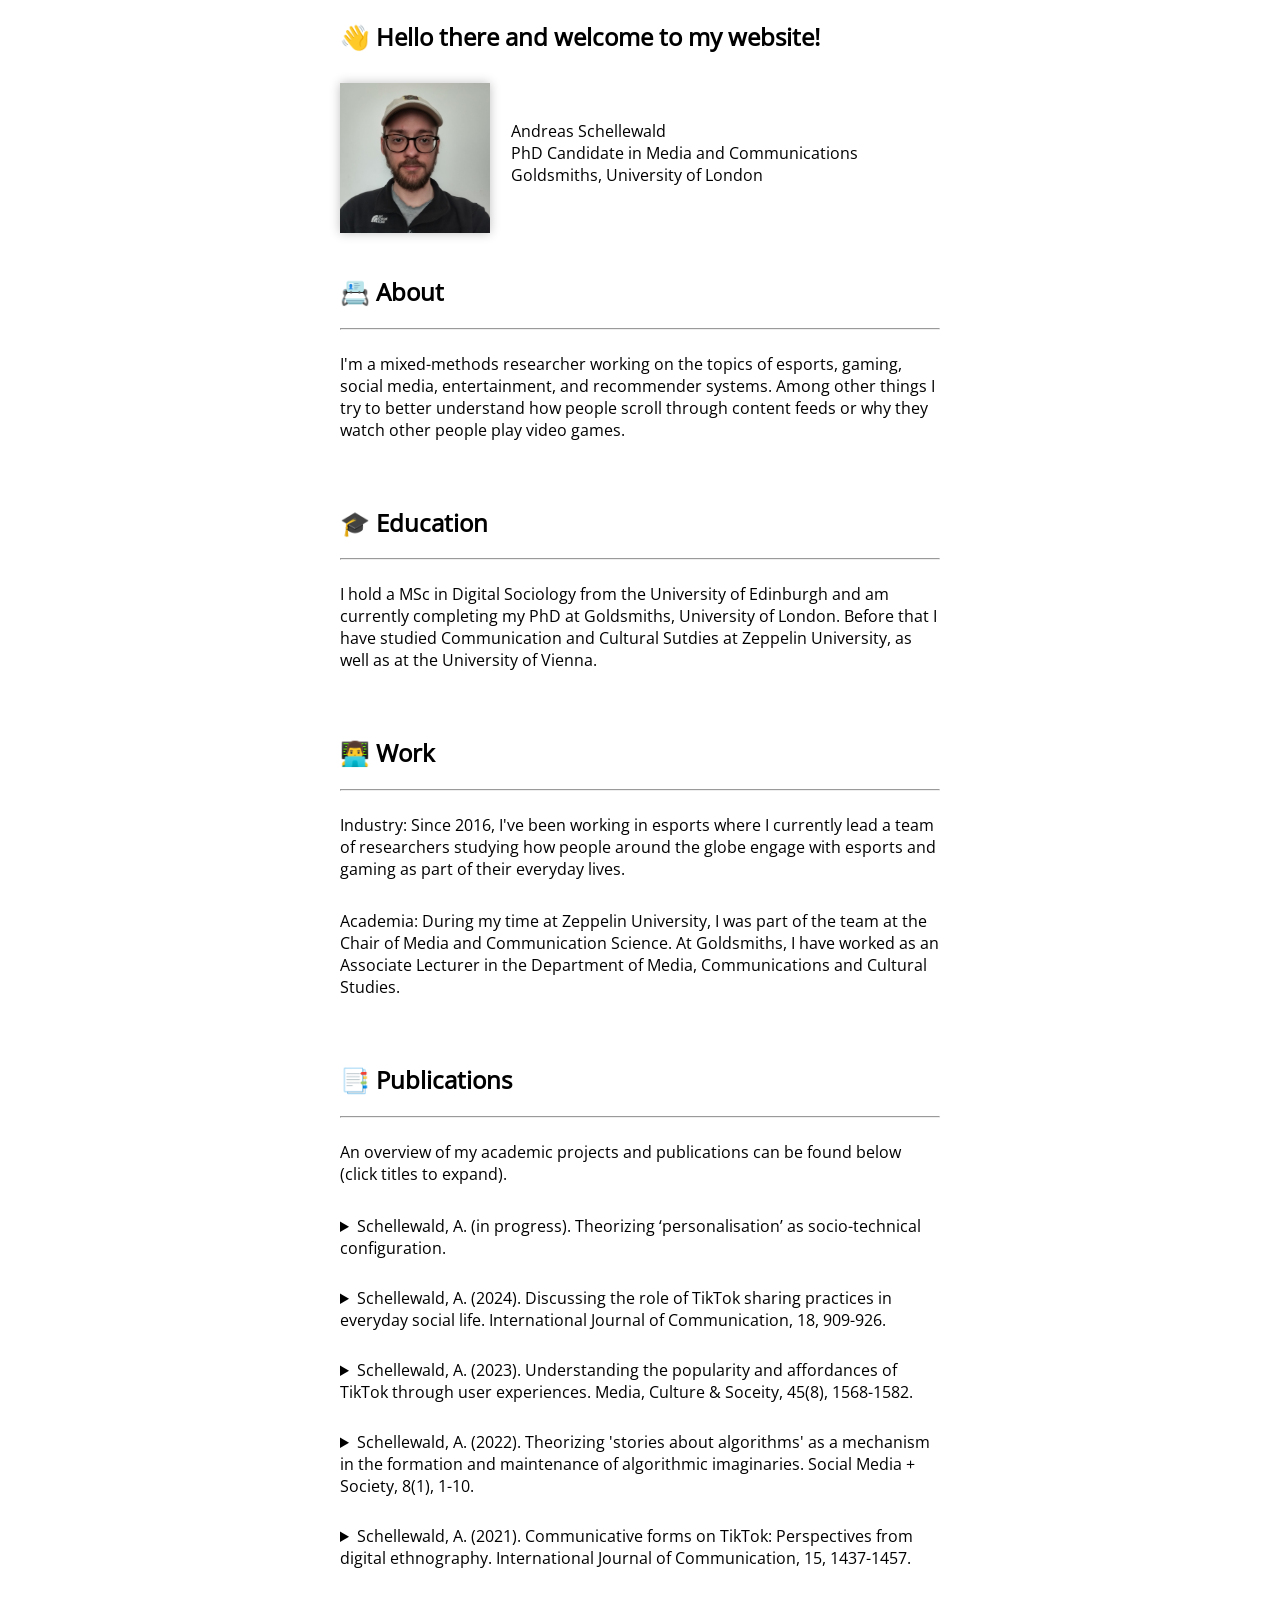
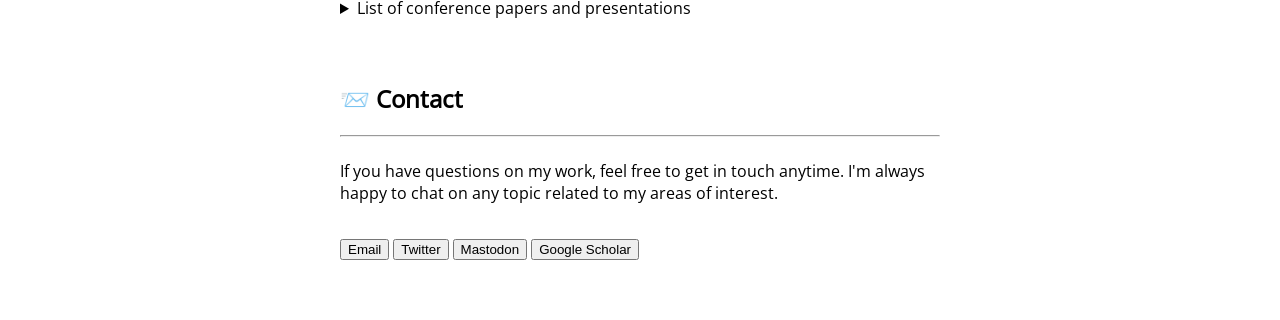
==== commit 4b2dcf6f: "Update index.html" ====
--- a/index.html
+++ b/index.html
@@ -23,8 +23,8 @@
 		</div>
 		<div>
 			<br><h2>&#x1F468;&#x200D;&#x1F4BB; Work</h2><hr>
-			<p>Industry: I've spent the last 7 years working as an experience researcher in the esports industry. At the moment, I'm fortunate to be the leader of a team of talented researchers with whom I run studies on gaming and esports audiences across the globe.</p>
-			<p>Academia: During my time at Zeppelin University I was part of the team at the Chair of Media and Communication Science. At Goldsmiths I have worked as an Associate Lecturer in the Department of Media, Communications and Cultural Studies.</p>
+			<p>Industry: Since 2016, I've been working in esports where I currently lead a team of researchers studying how people around the globe engage with esports and gaming as part of their everyday lives.</p>
+			<p>Academia: During my time at Zeppelin University, I was part of the team at the Chair of Media and Communication Science. At Goldsmiths, I have worked as an Associate Lecturer in the Department of Media, Communications and Cultural Studies.</p>
 		</div>
 		<div>
 			<br><h2>&#x1F4D1; Publications</h2><hr>
@@ -34,11 +34,11 @@
 				<p class="abstract">Abstract: In both popular and technical discourses recommender systems are usually seen as the dominant driver of what is described as ‘personalisation’ – that can be, for example, a content feed that is specifically tailored to a given user based on their past consumption preferences. Recent research has increasingly foregrounded the active role that users play within such environments of personalisation, focussing for instance on the ways in which self-identities are negotiated or algorithmic biases responded to. This paper contributes to these debates by developing the idea of ‘reading for personalisation’. It argues that users, through the way in which they navigate and ‘read’ algorithmic environments, performatively enact personalisation as an outcome they experience as an environmental property. This performance consists of a habitualised navigation towards content resonating with ideas of one’s self. As such I position the ‘reader’ as a dominant driving force shaping the socio-technical configuration that we understand as ‘personalisation’.</p>
 			</details>
 			<details>
-				<summary>Schellewald, A. (under review). Discussing the practices of sharing TikTok content in the context of everyday life and popular culture.</summary>
-				<p class="abstract">Abstract: A crucial element of TikTok consumption is the practice of sharing TikTok videos within social networks. In this paper I draw on fieldwork with young adult TikTok users to address this facet of TikTok consumption. I show how people ‘mined’ the For You Page for videos that could function as cues to facilitate social relationships both at a distance as well as in settings of physical co-presence. I highlight the ways in which TikTok clips are shared in a phatic manner to activate social relationships, for example through communicating messages of ‘thinking about you’ or relating to others as mutual through the referencing of TikTok memes and clips in everyday conversations. In so doing, I advance an argument to understand TikTok as a social medium on this dimension of practice. Furthermore, I underscore the importance of thinking about recommender systems beyond the notion of personalisation and instead focusing on their social embeddedness more.</p>
+				<summary>Schellewald, A. (2024). Discussing the role of TikTok sharing practices in everyday social life. International Journal of Communication, 18, 909-926.</summary>
+				<p class="abstract">Abstract: A crucial element of TikTok consumption is the act of sharing TikTok videos with others, such as friends. In this article, I draw on ethnographic fieldwork with young adult TikTok users based in the United Kingdom to investigate this practice. I show how people use TikTok’s “For You” page as a resource to facilitate social relationships at a distance and in  settings of physical copresence. I highlight how TikTok clips are shared in a phatic manner to activate social relationships, for example, by communicating messages such as “thinking about you” or relating to others by referencing TikTok memes in conversations. Attending to sharing practices, I argue, provides a fruitful way to understand how self-identities and interpersonal relationships are articulated in social media environments increasingly organized around the logic of personalization.<br><br>The full paper is available open access <a href="https://ijoc.org/index.php/ijoc/article/view/20993/4476" target="_blank">here</a></p>
 			</details>
 			<details>
-				<summary>Schellewald, A. (2023). Understanding the popularity and affordances of TikTok through user experiences. Media, Culture &amp; Society.</summary>
+				<summary>Schellewald, A. (2023). Understanding the popularity and affordances of TikTok through user experiences. Media, Culture & Soceity, 45(8), 1568-1582.</summary>
 				<p class="abstract">Abstract: In this paper I discuss the affordances and popularity of the short-video app TikTok from an audience studies point of view. I do so by drawing on findings from ethnographic fieldwork with young adult TikTok users based in the United Kingdom that was conducted in 2020 and 2021. I trace how using the app, specifically scrolling through the TikTok For You Page, the app’s algorithmic content feed, became a fixed part of the everyday routines of young adults. I show how TikTok appealed to them as a convenient means of escape and relief that they were unable to find elsewhere during and beyond times of lockdown. Further, I highlight the complex nature of TikTok as an app and the active role that users play in imagining and appropriating the app’s affordances as meaningful parts of their everyday social life. Closing the paper, I reflect on future directions of TikTok scholarship by stressing the importance of situated audience studies.<br><br>The full paper is available open access <a href="https://journals.sagepub.com/doi/full/10.1177/01634437221144562" target="_blank">here</a></p>
 			</details>
 			<details>
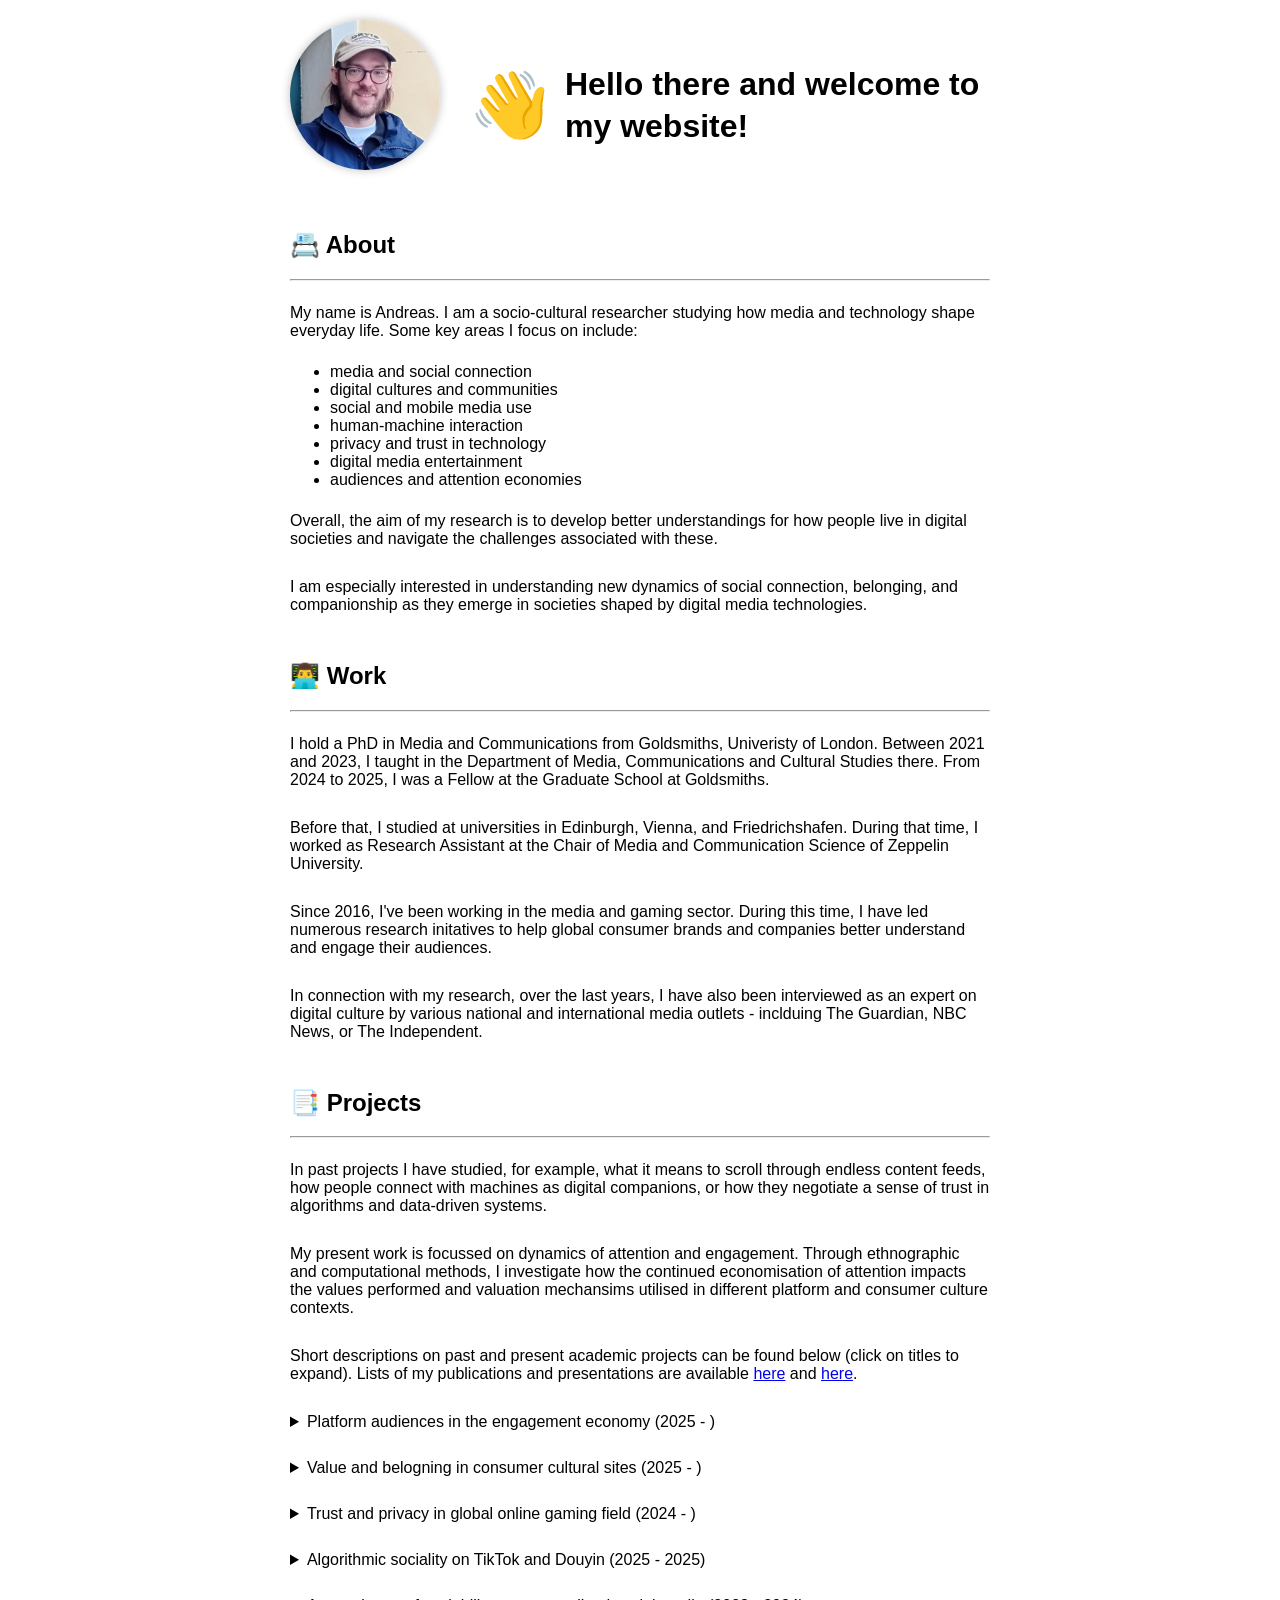
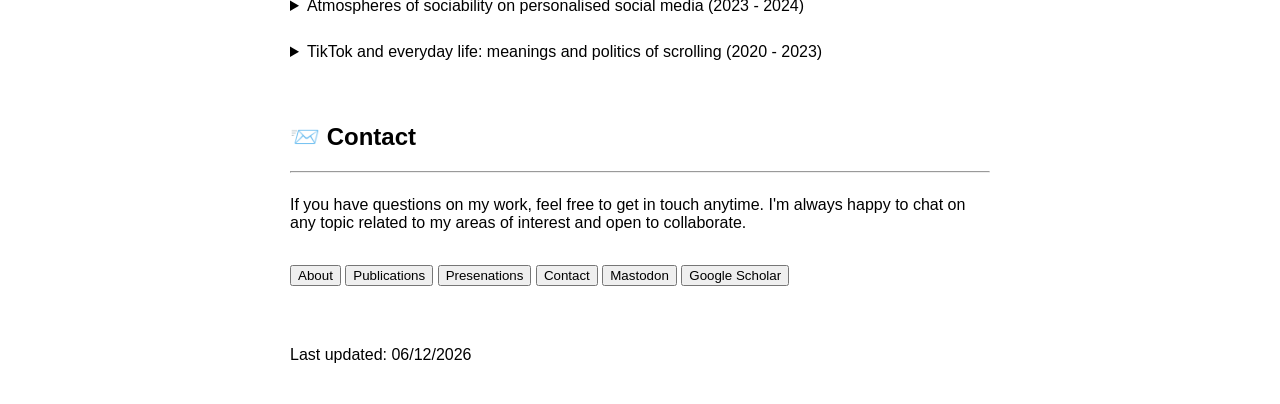
==== commit 8f7642de: "Update new setup" ====
--- a/index.html
+++ b/index.html
@@ -1,92 +1,130 @@
 <!DOCTYPE html>
 <html>
 	<head>
-		<title>About - Andreas Schelleald</title>
-		<link rel="stylesheet" href="main.css">
+		<title>About - Andreas Schellewald</title>
+		<link rel="stylesheet" href="css/main.css">
 		<meta name="viewport" content="width=device-width, initial-scale=1.0">
 	</head>
 	<body>
+
+		<div class="header-container">
+
+			<div class="header-text">
+				<h2 class="headline">
+					<span class="emoji">&#x1F44B;</span>
+					Hello there and welcome to my website!
+				</h2>
+			</div>
+
+			<div class="header-image">
+				<img src="images/portrait.jpg" alt="A portrait" width="150" height="150">
+			</div>
+		
+		</div>
+
 		<div>
-			<h2>&#x1F44B; Hello there and welcome to my website!</h2>
-				<div class="container">
-					<div><img src="images/portrait.jpg" alt="" width="150" height="150" style="float: left; margin-right: 20px; margin-top: 10px; box-shadow: 0px 0px 10px rgba(0, 0, 0, 0.25)"></div>
-					<div><p>Andreas Schellewald<br>PhD Candidate in Media and Communications<br>Goldsmiths, University of London</p></div>
-				</div>
+
+			<h2>&#x1F4C7; About</h2><hr>
+			
+			<p>My name is Andreas. I am a socio-cultural researcher studying how media and technology shape everyday life. Some key areas I focus on include:</p>
+
+				<ul>
+					<li>media and social connection</li>
+					<li>digital cultures and communities</li>
+					<li>social and mobile media use</li>
+					<li>human-machine interaction</li>
+					<li>privacy and trust in technology</li>
+					<li>digital media entertainment</li>
+					<li>audiences and attention economies</li>
+				</ul>
+			
+			<p>Overall, the aim of my research is to develop better understandings for how people live in digital societies and navigate the challenges associated with these.</p>
+			
+			<p>I am especially interested in understanding new dynamics of social connection, belonging, and companionship as they emerge in societies shaped by digital media technologies.</p>
+		
+		</div>
+		
+		<div>
+
+			<h2>&#x1F468;&#x200D;&#x1F4BB; Work</h2><hr>
+			
+			<p>I hold a PhD in Media and Communications from Goldsmiths, Univeristy of London. Between 2021 and 2023, I taught in the Department of Media, Communications and Cultural Studies there. From 2024 to 2025, I was a Fellow at the Graduate School at Goldsmiths.</p>
+			
+			<p>Before that, I studied at universities in Edinburgh, Vienna, and Friedrichshafen. During that time, I worked as Research Assistant at the Chair of Media and Communication Science of Zeppelin University.</p>
+			
+			<p>Since 2016, I've been working in the media and gaming sector. During this time, I have led numerous research initatives to help global consumer brands and companies better understand and engage their audiences.</p>
+			
+			<p>In connection with my research, over the last years, I have also been interviewed as an expert on digital culture by various national and international media outlets - inclduing The Guardian, NBC News, or The Independent.</p>
+		
+		</div>
+		
+		<div>
+			
+			<h2>&#x1F4D1; Projects</h2><hr>			
+			
+			<p>In past projects I have studied, for example, what it means to scroll through endless content feeds, how people connect with machines as digital companions, or how they  negotiate a sense of trust in algorithms and data-driven systems.</p>
+
+			<p>My present work is focussed on dynamics of attention and engagement. Through ethnographic and computational methods, I investigate how the continued economisation of attention impacts the values performed and valuation mechansims utilised in different platform and consumer culture contexts.</p>
+
+			<p>Short descriptions on past and present academic projects can be found below (click on titles to expand). Lists of my publications and presentations are available <a href="./pages/publications.html">here</a> and <a href="./pages/presentations.html">here</a>.</p>
+			
+			<details>
+				<summary>Platform audiences in the engagement economy (2025 - )</summary>
+				<p class="abstract">Digital platforms - TikTok, Instagram, YouTube, Spotify, etc - are often perceived as disruptive forces in their capacity to concentrate and market flows of audience attention. This project sets out to understand how, in practical and material terms, digital platforms engage in the construction of this audience commodity. Through computational analyses of promotional sales materials and related documents by these major platforms, the project aims to outline how the value of audience attention is constructed, and how emerging shifts towards an engagement economy start to replace the emphasis on attention as prime commodity in these markets. So far, the project finds that major platforms respond to a credibility and impact verification crisis  in online advertising markets by drawing on establish valuation mechansims such as third-party market research vendors. Likewise, early findings indicate that platforms are bound in a dynamic tension to established consumer markets, adopting to rather than disrupting their economic logics.</p>
+			</details>
+
+			<details>
+				<summary>Value and belogning in consumer cultural sites (2025 - )</summary>
+				<p class="abstract">Modern and highly industrialised societies have long seen consumption become a key mechanism to construct  identity, articulate values, and establish a sense of belonging. Commercial public spaces such as malls have become critical sites to this consumer cultural complex. In this ongoing, long-term ethnographic project, I investigate how spaces of consumption articulate these dynamics in the context of contemporary Japanese society. Situated in the Central Japan region, the project takes commercial public and transit spaces such as shopping steets, malls, and department stores as field sites. It analyses these sites' visual and material culture, seeking to outline the logics of valuation, worth, and public attention represented in them. By doing so, the project outlines how spaces of consumption shape identity formation today and how forms of dis/connected sociability organise rhythms of daily life in contemporary Japan.</p>
+			</details>
+
+			<details>
+				<summary>Trust and privacy in global online gaming field (2024 - )</summary>
+				<p class="abstract"><em>(with Chunmeizi Su, Jina Yoon, Hui Lin)</em><br><br>Billions of people around the world engage with video games as a form of leisure. For many of them, online games in particular have become vital sites of social interaction and belonging. Like other forms of such "social media", online gaming is a site where data-driven systems and algorithms are used to facilitate online social interactions. The "Trust in Gaming" project investigates the landscape of data-driven systems that govern online gamers experiences. Through a mixed-methods approach of analysing the political economy of gaming platforms and different controversies in gaming communities, the project outlines how trust in these systems is negotiated, and what can be learned for and from gaming about creating fairer, safer, and more equitable online social spaces. In particular, the initial findings of this ongonig project provide a contextualisation of the gamer data subject along its relations, and tensions with platforms, in regards to practices of consent management, moderation, personalisation, and advertising data practices.</p>
+			</details>
+
+			<details>
+				<summary>Algorithmic sociality on TikTok and Douyin (2025 - 2025)</summary>
+				<p class="abstract"><em>(with Yingwen Wang and Hui Lin)</em><br><br>Algorithms have become key systems that programme social relations online. In return, the figure of "the algorithm" is a percevied interaction partner for many users of social media sites and apps. This small collaborative project aimed to better understand what new kinds of socialities emerge in this conjuncture. Through a comparative analysis of young TikTok users in the United Kingdom, and old Douyin users in China, the project critically examined the role of cultural and life course backgrounds in shaping algorithmic socialities. The analysis found that users in both contxts have similar algorithmic experiences, such as coming across serendipitous connections through platform algorithms. At the same time, the meaning and social interaction produced from that experience signficantly varied by user context, suggseting a limited impact of platforms and algorithms on changing underlying value systems and social norms.</p>
+			</details>
+
+			<details>
+				<summary>Atmospheres of sociability on personalised social media (2023 - 2024)</summary>
+				<p class="abstract"><em>(with Yiting Wang)</em><br><br>Social media platforms follow an increasingly content-centric design. On apps like TikTok or Instagram, it is content and content feeds that form the primiary site of engagement and user interaction. Debates have surfaced concerns with such a content-centric design logic, having potentially negative effects on the social quality of social media. Drawing on over one year of digital fieldwork on Instagram, the "Atmosphers of sociability" project looked at how social significance is articulated in short-video formats. Specificlly, the project analysed over 800 videos created for the purpose of shraing them with others as artifacts of Instagram Reels as a content-centric social media. Within these artifacts, the project revealed a playful and creative language through which people today articulate social realtionships online, not through durable social network dynamics, yet through ephemeral content and practices such as sharing videos and memes. In this way, the project argued that the social quality of social media is not fading but materilising in new form, an atmospheric one.</p>
+			</details>
+
+			<details>
+				<summary>TikTok and everyday life: meanings and politics of scrolling (2020 - 2023)</summary>
+				<p class="abstract">Every day, millions of people take out their phones, open apps such as TikTok, and start scrolling. They watch videos, ‘like’ them, leave or read comments, and occasionally share the content they discover with others. A lot is being said about scrollers in debates. Yet, their stories, voices, and lived experiences rarely stand in the foreground. Without these millions consuming content on a daily basis, digital platforms like TikTok would not exist. Their popularity and commercial viability rest on continuous consumption, meaning, the formation of an audience attracting creators and advertisers alike. In my dissertation project, I took TikTok as a case and investigated it from an audience studies perspective. I ethnographically entered the world of scrollers in an attempt to unpack what it means to consume content online.
+				<br><br>
+				To do so, collected over one and a half years of fieldwork. During this period, the TikTok consumption of 30 young adults based in the United Kingdom was studied using methods such as interviews, media mapping techniques, participant observations, and digital fieldwork. Through the collected data, an ethnographically situated account of online content consumption was developed. This account outlines how scrollers engage with the TikTok “For You” page as an everyday technology and resource generative of pleasure, relaxation, stimulation, inspiration, and social connection. It discusses how scrollers navigate TikTok as a commercial online space and the challenges they experience in that process. In that course, the project confronted concerns about the addictive design of apps like TikTok and the growing personalisation of media environments.
+				<br><br>
+				Participants were found to appropriate TikTok in creative ways as an escape site to manage their degrees of social connectedness. TikTok enabled them to momentarily disconnect and withdraw from social pressures or obligations. Simultaneously, the app provided a resource for meaningful reconnection through sharing content. Using TikTok was not unproblematic, however. Participants got carried away scrolling, and in response to that actively developed tactics to break the endless flow of the “For You” page. Likewise, they negotiated concerns about TikTok’s surveillance practices in a way that rendered their relationship with the app tense and fragile. Their trust in TikTok was conditional and continuously put to the test. Unravelling these dynamics of online content consumption, my thesis contributed to our understanding of social media like TikTok, digital everyday life, and their politics.</p>
+			</details>
+		
 		</div>
 		<div>
-			<br><h2>&#x1F4C7; About</h2><hr>
-			<p>I'm a mixed-methods researcher working on the topics of esports, gaming, social media, entertainment, and recommender systems. Among other things I try to better understand how people scroll through content feeds or why they watch other people play video games.</p>
-		</div>
-		<div>
-			<br><h2>&#x1F393; Education</h2><hr>
-			<p>I hold a MSc in Digital Sociology from the University of Edinburgh and am currently completing my PhD at Goldsmiths, University of London. Before that I have studied Communication and Cultural Sutdies at Zeppelin University, as well as at the University of Vienna.</p>
-		</div>
-		<div>
-			<br><h2>&#x1F468;&#x200D;&#x1F4BB; Work</h2><hr>
-			<p>Industry: Since 2016, I've been working in esports where I currently lead a team of researchers studying how people around the globe engage with esports and gaming as part of their everyday lives.</p>
-			<p>Academia: During my time at Zeppelin University, I was part of the team at the Chair of Media and Communication Science. At Goldsmiths, I have worked as an Associate Lecturer in the Department of Media, Communications and Cultural Studies.</p>
-		</div>
-		<div>
-			<br><h2>&#x1F4D1; Publications</h2><hr>
-			<p>An overview of my academic projects and publications can be found below (click titles to expand).</p>
-			<details>
-				<summary>Schellewald, A. (in progress). Theorizing ‘personalisation’ as socio-technical configuration.</summary>
-				<p class="abstract">Abstract: In both popular and technical discourses recommender systems are usually seen as the dominant driver of what is described as ‘personalisation’ – that can be, for example, a content feed that is specifically tailored to a given user based on their past consumption preferences. Recent research has increasingly foregrounded the active role that users play within such environments of personalisation, focussing for instance on the ways in which self-identities are negotiated or algorithmic biases responded to. This paper contributes to these debates by developing the idea of ‘reading for personalisation’. It argues that users, through the way in which they navigate and ‘read’ algorithmic environments, performatively enact personalisation as an outcome they experience as an environmental property. This performance consists of a habitualised navigation towards content resonating with ideas of one’s self. As such I position the ‘reader’ as a dominant driving force shaping the socio-technical configuration that we understand as ‘personalisation’.</p>
-			</details>
-			<details>
-				<summary>Schellewald, A. (2024). Discussing the role of TikTok sharing practices in everyday social life. International Journal of Communication, 18, 909-926.</summary>
-				<p class="abstract">Abstract: A crucial element of TikTok consumption is the act of sharing TikTok videos with others, such as friends. In this article, I draw on ethnographic fieldwork with young adult TikTok users based in the United Kingdom to investigate this practice. I show how people use TikTok’s “For You” page as a resource to facilitate social relationships at a distance and in  settings of physical copresence. I highlight how TikTok clips are shared in a phatic manner to activate social relationships, for example, by communicating messages such as “thinking about you” or relating to others by referencing TikTok memes in conversations. Attending to sharing practices, I argue, provides a fruitful way to understand how self-identities and interpersonal relationships are articulated in social media environments increasingly organized around the logic of personalization.<br><br>The full paper is available open access <a href="https://ijoc.org/index.php/ijoc/article/view/20993/4476" target="_blank">here</a></p>
-			</details>
-			<details>
-				<summary>Schellewald, A. (2023). Understanding the popularity and affordances of TikTok through user experiences. Media, Culture & Soceity, 45(8), 1568-1582.</summary>
-				<p class="abstract">Abstract: In this paper I discuss the affordances and popularity of the short-video app TikTok from an audience studies point of view. I do so by drawing on findings from ethnographic fieldwork with young adult TikTok users based in the United Kingdom that was conducted in 2020 and 2021. I trace how using the app, specifically scrolling through the TikTok For You Page, the app’s algorithmic content feed, became a fixed part of the everyday routines of young adults. I show how TikTok appealed to them as a convenient means of escape and relief that they were unable to find elsewhere during and beyond times of lockdown. Further, I highlight the complex nature of TikTok as an app and the active role that users play in imagining and appropriating the app’s affordances as meaningful parts of their everyday social life. Closing the paper, I reflect on future directions of TikTok scholarship by stressing the importance of situated audience studies.<br><br>The full paper is available open access <a href="https://journals.sagepub.com/doi/full/10.1177/01634437221144562" target="_blank">here</a></p>
-			</details>
-			<details>
-				<summary>Schellewald, A. (2022). Theorizing 'stories about algorithms' as a mechanism in the formation and maintenance of algorithmic imaginaries. Social Media + Society, 8(1), 1-10.</summary>
-				<p class="abstract">Abstract: In this article I report from an ethnographic investigation into young adult users of the popular short-video app TikTok. More specifically, I discuss their experience of TikTok’s algorithmic content feed, or so-called “For You Page.” Like many other personalized online environments today, the For You Page is marked by the tension of being a mechanism of digital surveillance and affective control, yet also a source of entertainment and pleasure. Focusing on people’s sense-making practices, especially in relation to stories about the TikTok algorithm, the article approaches the discursive repertoire that underpins people’s negotiation of this tension. Doing so, I theorize the role and relevance of “stories about algorithms” within the context of algorithmic imaginaries as activating users in sense-making processes about their algorithmic entanglements.<br><br>The full paper is available open access <a href="https://journals.sagepub.com/doi/full/10.1177/20563051221077025" target="_blank">here</a>.</p>
-			</details>
-			<details>
-				<summary>Schellewald, A. (2021). Communicative forms on TikTok: Perspectives from digital ethnography. International Journal of Communication, 15, 1437-1457.</summary>
-				<p class="abstract">Abstract: TikTok is an app that allows people to create, share, and consume short-video content. Although only available internationally since 2017, it has already been downloaded more than 2 billion times and has around 800 million active users. Public interest in the fleeting and seemingly random video clips that TikTok hosts is high. In fact, it has grown steadily since the time of the Twitter-owned short-video app Vine that ended its service in 2016 with only a quarter of TikTok’s current userbase. However, despite this steady growth in popularity, observations and theorizations of short-video apps like TikTok remain lacking. In this article, I seek to address this lack by critically discussing how to study short-video communications from the bottom up and by presenting the results of an exploratory investigation into TikTok and its communicative forms. Doing so, this article contributes to opening a space for serious engagement with this burgeoning yet understudied element of digital culture in the future.<br><br>The full paper is available open access <a href="https://ijoc.org/index.php/ijoc/article/view/16414" target="_blank">here</a>.</p>
-			</details>
-			<details>
-				<summary>List of conference papers and presentations</summary>
-					<div style="font-size: 0.90rem;">
-						<p><em>March 2022</em> Locating the practice of scrolling through TikTok within the breakdown of 'normal' everyday life during the pandemic. Paper presented at the 'Media Breakdown and Recovery' International Symposium, Lund University, Sweden.</p>
-						<p><em>January 2022</em> Understanding the practice of ‘mindless’ scrolling on TikTok in the context of pandemic life and social acceleration. Paper presented at the 'Making Sense of the High-Speed Society' Symposium, United Kingdom.</p>
-						<p><em>October 2021</em> On getting carried away by the TikTok algorithm. Paper presented at AoIR 2021: The 22nd Annual Conference of the Association of Internet Researchers, Online Conference.</p>
-						<p><em>September 2021 </em>Locating the popular pleasures of TikTok historically. Paper presented at ECREA Post conference event 'Old media persistence', European Communication Research and Education Association, Online Conference.</p>
-						<p><em>July 2021 </em>Scrolling through TikTok: Notes on the pleasures of ‘passive’ consumption. Paper presented at ‘Agency in a Datafied Society’, ZeMKI, University of Bremen, Bremen, Germany.</p>
-						<p><em>July 2021 </em>On TikTok and the popular pleasures of digital culture. Paper presented at IAMCR Nairobi 2021, International Association for Media and Communication Research, Online.</p>
-						<p><em>May 2021 </em>(together with Mirca Madianou) Mapping Polymedia: Ethnographic strategies for navigating ever complex media environments and practices. Panel presentation at 71st Annual ICA Conference, International Communication Association, Online.</p>
-						<p><em>May 2021 </em>Escaping and embracing ‘social grids’ through TikTok. Paper presented at 4th GeoMedia Conference, University of Siegen, Germany.</p>
-						<p><em>April 2021 </em>On TikTok and the possibility of living a 'digital good life' in the future. Paper presented at BSA 70th Anniversary Virtual Conference: Remaking the Future, British Sociological Association, Online.</p>
-						<p><em>March 2021</em> Wasting Time? On the temporal rhythms of TikTok. Paper presented at ‘The Material Life of Time’, 2nd International Temporal Belongings Conference, Online.</p>
-						<p><em>July 2020</em> Post-Human Processuality: Theoretical reflections on writing digital culture. Paper presented at 13th ACS Crossroads in Cultural Studies Conference, Lisbon, Portugal. (Accepted for presentation, conference canceled/postponed).</p>
-						<p><em>June 2020</em> Wasting Time - Reflections on contradiction, processuality, and post-sociality. Paper presented at 5th Affect and Social Media Conference, University of East London, England/UK. (Accepted for presentation, conference canceled/postponed).</p>
-						<p><em>March 2020</em> Moving on like nothing happened: A historical comment on short-form contents in-between Vine and TikTok. Paper presented at Media and Breakdown, Lund University, Sweden. (Accepted for presentation, conference canceled/postponed).</p>
-						<p><em>January 2020</em> Wasting Time - Reflections on digital technology's affective grip. Paper presented at Rethinking Digital Myths, Università della Svizzera italiana, Lugano, Switzerland.</p>
-						<p><em>September 2019</em> How to approach the coupling of objective appearances and subjective purposes? Paper presented at DRHA: Digital Research in the Humanities and Arts 2019, London, England/UK.</p>
-						<p><em>August 2019</em> Affect-Mood-Meaning: Theoretical reflections on the constitution and analysis of culture in the 21st century. Paper presented at Annual Meeting of the European Sociological Association 2019, Manchester, England/UK.</p>
-						<p><em>July 2019</em> What does the algorithm miss? The current state of user-generated content platforms, participatory culture, and algorithmic recommendations. Paper presented at IAMCR 2019: Communication and Culture / Digital Platforms, Madrid, Spain.</p>
-						<p><em>June 2019</em> The poetics of platforms: on audio-visual and algorithmic containment. Paper presented at Tacit Engagement in the Digital Age, CRASSH, University of Cambridge, England/UK.</p>
-						<p><em>May 2019</em> The poetics of platforms: on audio-visual containers and topophilia in platform cultures. Paper presented at 3rd GeoMedia Conference, Karlstad University, Sweden.</p>
-						<p><em>April 2019</em> Reconstructing Digital Culture: Methods to understand interactions between online communities, media organizations, and algorithmic recommender systems. Paper presented at 7th International Comparative Media Studies in Today’s World Conference, St. Petersburg, Russia.</p>
-						<p><em>December 2018</em> The Fans Remember: Exploring practices of remembering in platform cultures along the case of Game of Thrones fan videos on YouTube. Paper presented at 1st International Popular Culture Conference, University of Seville, Spain.</p>
-						<p><em>November 2018</em> Negotiating entertainment commodities invested in: an observation on the discursive functioning of movie trailers and community trailer re-cuts. Paper presented at 24th International Film Studies Conference, Roma Tre University, Italy.</p>
-						<p><em>November 2018</em> Going down the algorithmic rabbit hole: approaching affective engagement in montage videos on social media platforms. Paper presented at 4th Affect and Social Media Conference, University of East London, England/UK.</p>
-					</div>
-			</details>
-		</div>
-		<div>
-			<br><h2>&#x1F4E8; Contact</h2><hr>
-			<p>If you have questions on my work, feel free to get in touch anytime. I'm always happy to chat on any topic related to my areas of interest.</p>
+			
+			<h2>&#x1F4E8; Contact</h2><hr>
+			
+			<p>If you have questions on my work, feel free to get in touch anytime. I'm always happy to chat on any topic related to my areas of interest and open to collaborate.</p>
 			<div class="button-container">
-				<button onclick="window.location.href='mailto:aschellewald@acm.org'">Email</button>
-				<button onclick="window.open('https://twitter.com/qonto', '_blank')">Twitter</button>
+				<button onclick="window.location.href='index.html'">About</button>
+				<button onclick="window.location.href='pages/publications.html'">Publications</button>
+				<button onclick="window.location.href='pages/presentations.html'">Presenations</button>
+				<button onclick="window.location.href='pages/contact.html'">Contact</button>
 				<button onclick="window.open('https://mastodon.social/@qonto', '_blank')">Mastodon</button>
 				<button onclick="window.open('https://scholar.google.com/citations?user=lTaerP4AAAAJ', '_blank')">Google Scholar</button>
 			</div>
+
 		</div>
+
+		<footer>
+			Last updated:
+			<script>
+				document.write(new Date(document.lastModified).toLocaleDateString("en-GB"));
+			</script>
+		</footer>
+
 	</body>
-</html>
+</html>
--- a/css/main.css
+++ b/css/main.css
@@ -0,0 +1,183 @@
+body {
+  font-family: 'Open Sans', sans-serif;
+  max-width: 700px;
+  margin: 0 auto;
+}
+
+footer {
+  padding-bottom: 40px;
+}
+
+@font-face {
+  font-family: 'Open Sans';
+  src: url('fonts/OpenSans-Regular.ttf') format('truetype');
+  font-weight: normal;
+  font-style: normal;
+}
+
+@viewport {
+  width: device-width ;
+  zoom: 1.0 ;
+}
+
+p {
+  padding-top: 7px;
+  padding-bottom: 7px;
+}
+
+details {
+  padding-top: 7px;
+  padding-bottom: 21px;
+}
+
+h2 {
+  padding-top: 21px;
+}
+
+.abstract {
+  font-size: 0.90rem;
+}
+
+.button-container {
+  text-align: left;
+	padding-top: 10px;
+	padding-bottom: 60px;
+  }
+  
+
+section {
+  width:500px;
+  float:right;
+  padding-bottom:50px;
+}
+
+.wrapper {
+  width:860px;
+  margin:0 auto;
+}
+
+.header-container {
+  display: flex;
+  align-items: center;
+  gap: 30px;
+  padding: 20px 0;
+}
+
+.header-image {
+  order: 1;
+  flex-shrink: 0;
+}
+
+.header-text {
+  order: 2;
+}
+
+.header-image img {
+  display: block;
+  box-shadow: 0px 0px 10px rgba(0, 0, 0, 0.25);
+  border-radius: 50%;
+}
+
+.headline {
+  margin: 0;
+  font-size: 32px;
+  line-height: 1.3;
+  display: flex; 
+  align-items: center;
+}
+
+.emoji {
+    font-size: 64px;
+    margin-right: 15px;
+}
+
+@media screen and (max-width: 768px) {
+	
+	body {
+		max-width: none;
+		padding: 20px;
+	}
+	
+    .header-container {
+        flex-direction: column;
+        gap: 60px;
+    }
+
+    .header-text {
+        order: 1;
+    }
+
+    .header-image {
+        order: 2;
+    }
+    
+    .headline {
+        font-size: 24px;
+        justify-content: center; 
+    }
+
+    .emoji {
+        font-size: 48px;
+    }
+}
+
+.list-page ol {
+  list-style-position: outside;
+  margin: 0;
+  padding-left: 30px;
+}
+
+.list-page li {
+  padding-top: 7px;
+  padding-bottom: 7px;
+}
+
+.list-page ol.timeline li.year {
+  list-style: none;
+  font-weight: bold;
+  display: block;
+}
+
+.list-page ol.timeline li.year hr {
+  margin-left: -30px;
+}
+
+.list-page ol.timeline li.year h2 {
+  margin-left: -30px;
+}
+
+
+.contact-form {
+   width: 100%;
+   max-width: 100%;
+   box-sizing: border-box;
+}
+
+.contact-form label {
+  display: block;
+  margin: 0 0 0.35rem;
+}
+
+.contact-form input[type="text"],
+.contact-form textarea {
+  width: 100%;
+  max-width: 100%;
+  box-sizing: border-box;
+  margin-bottom: 1em;
+  padding: 0.6em;
+  font: inherit;
+}
+
+.contact-form textarea {
+  resize: vertical;
+}
+
+.meta{
+  display:flex;
+  justify-content:flex-end;
+  align-items:center;
+  gap:1em;
+  font-size:0.9em;
+  color:#555;
+  margin-top:-0.5em;
+}
